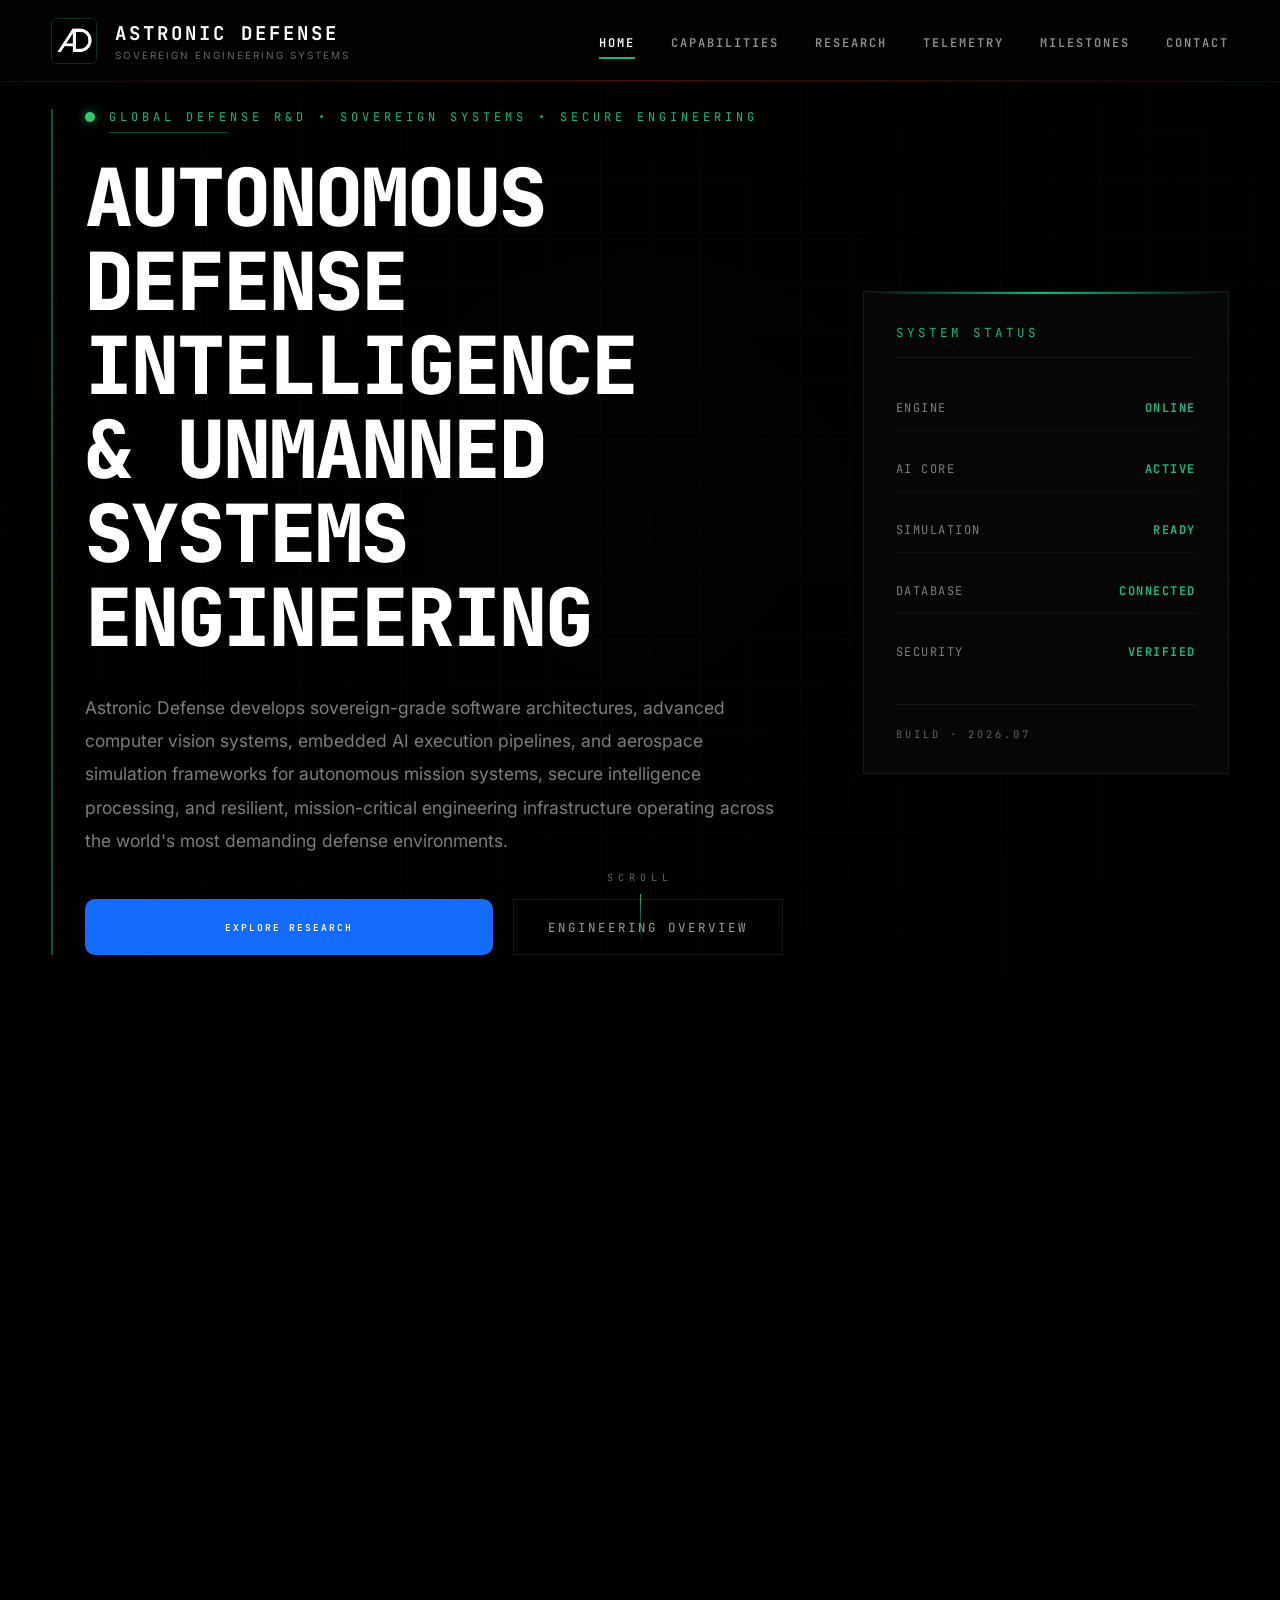
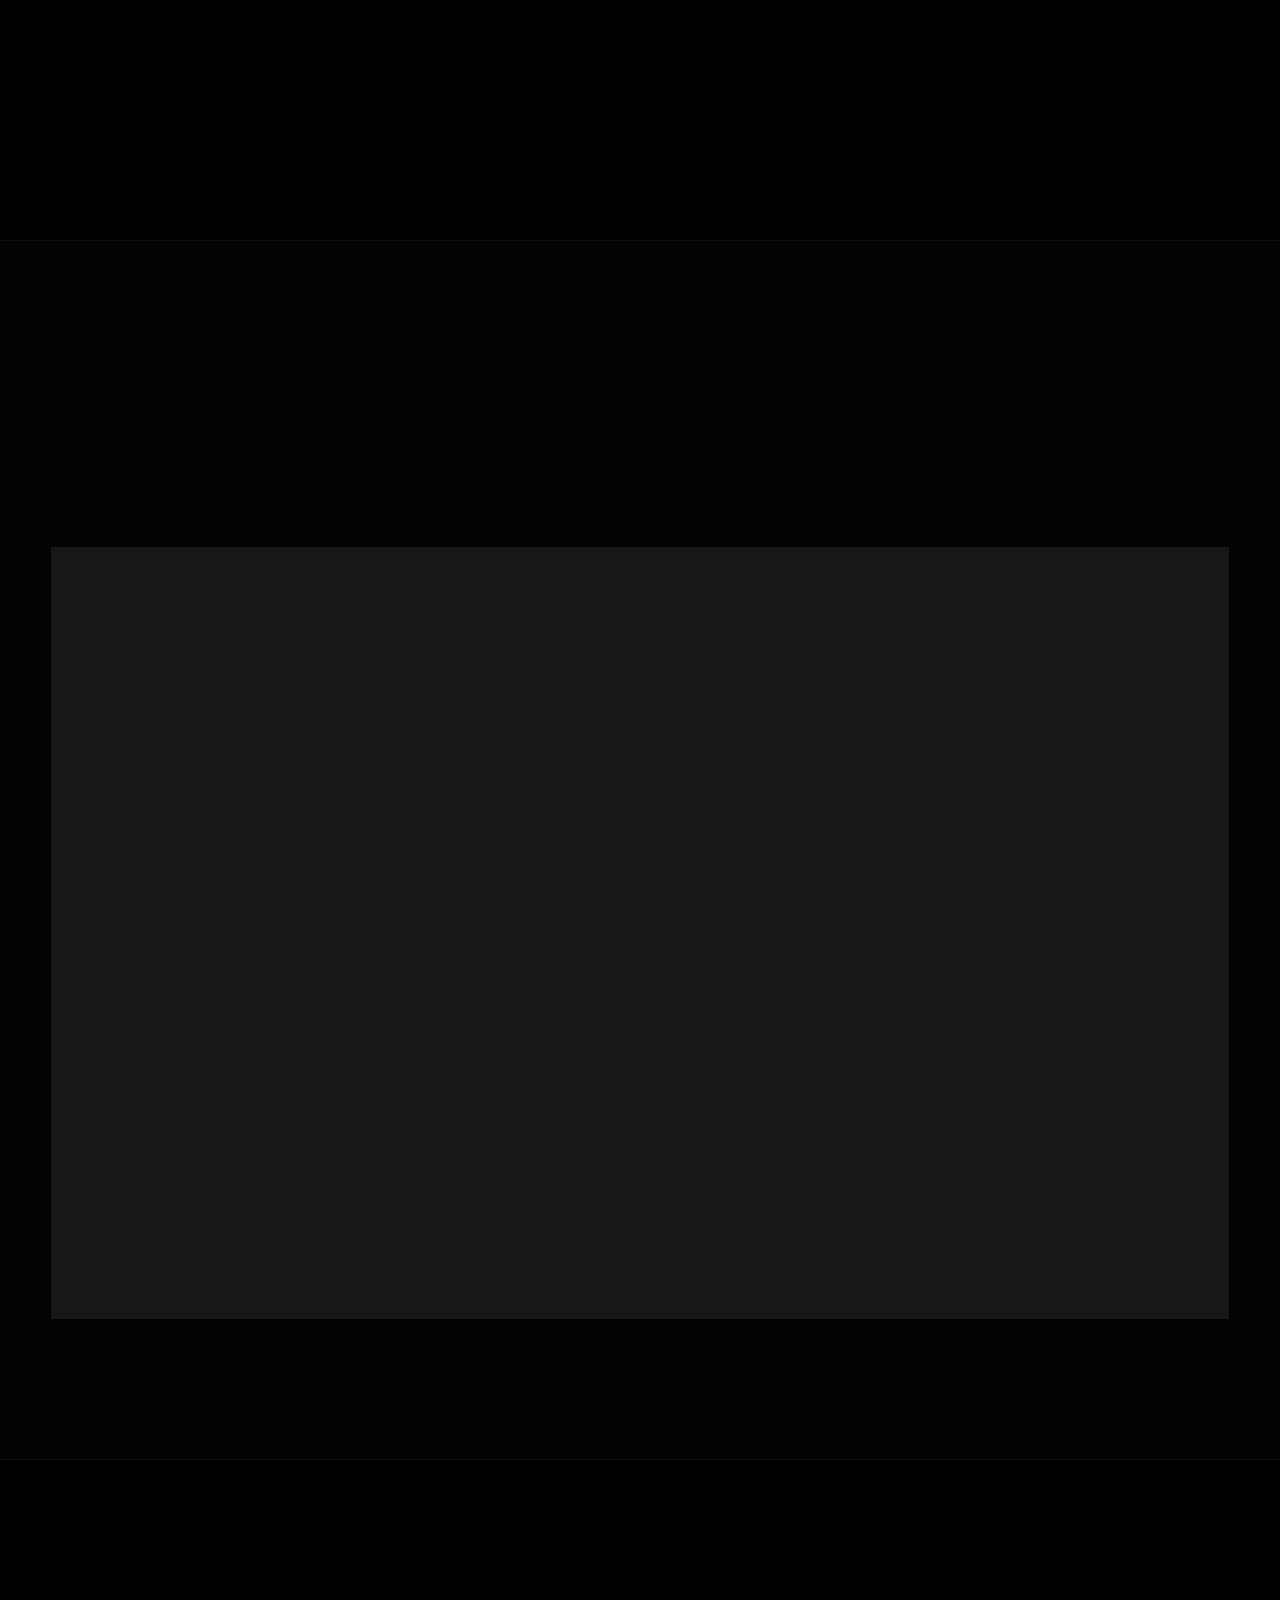
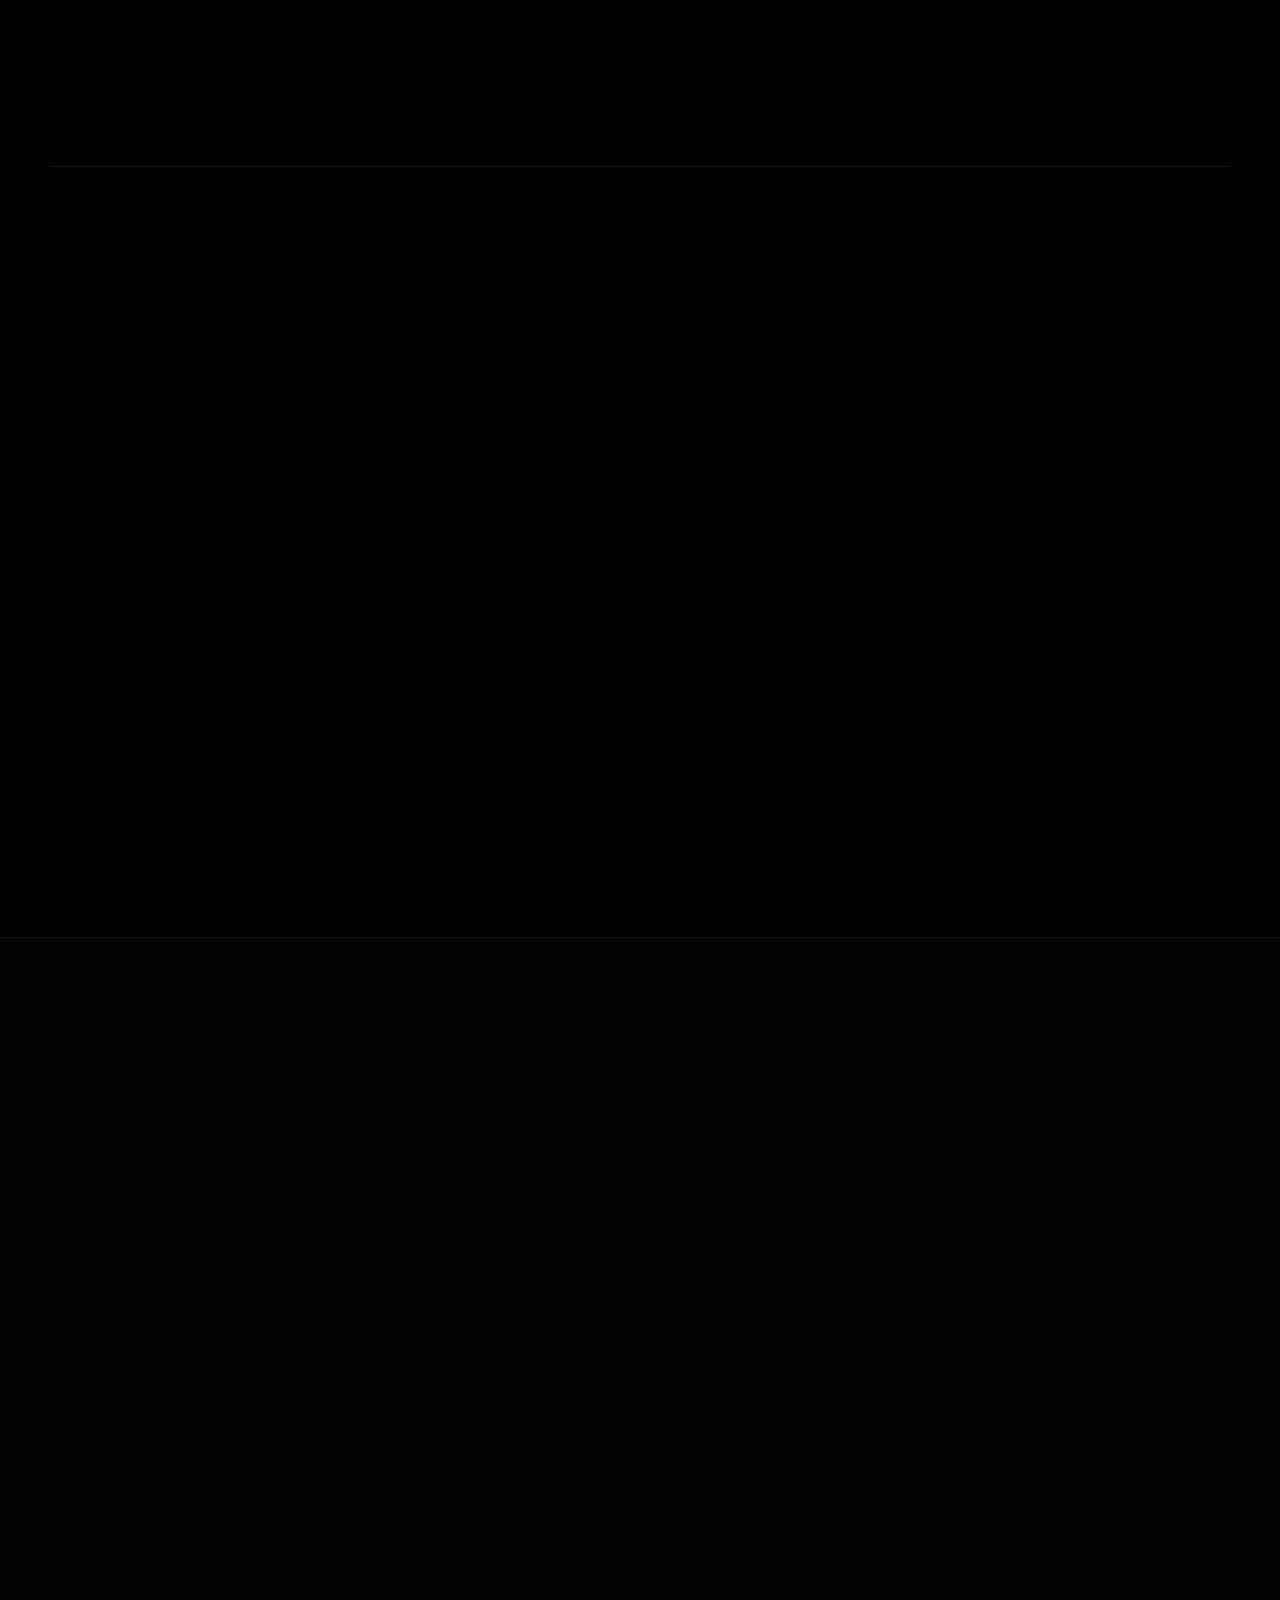
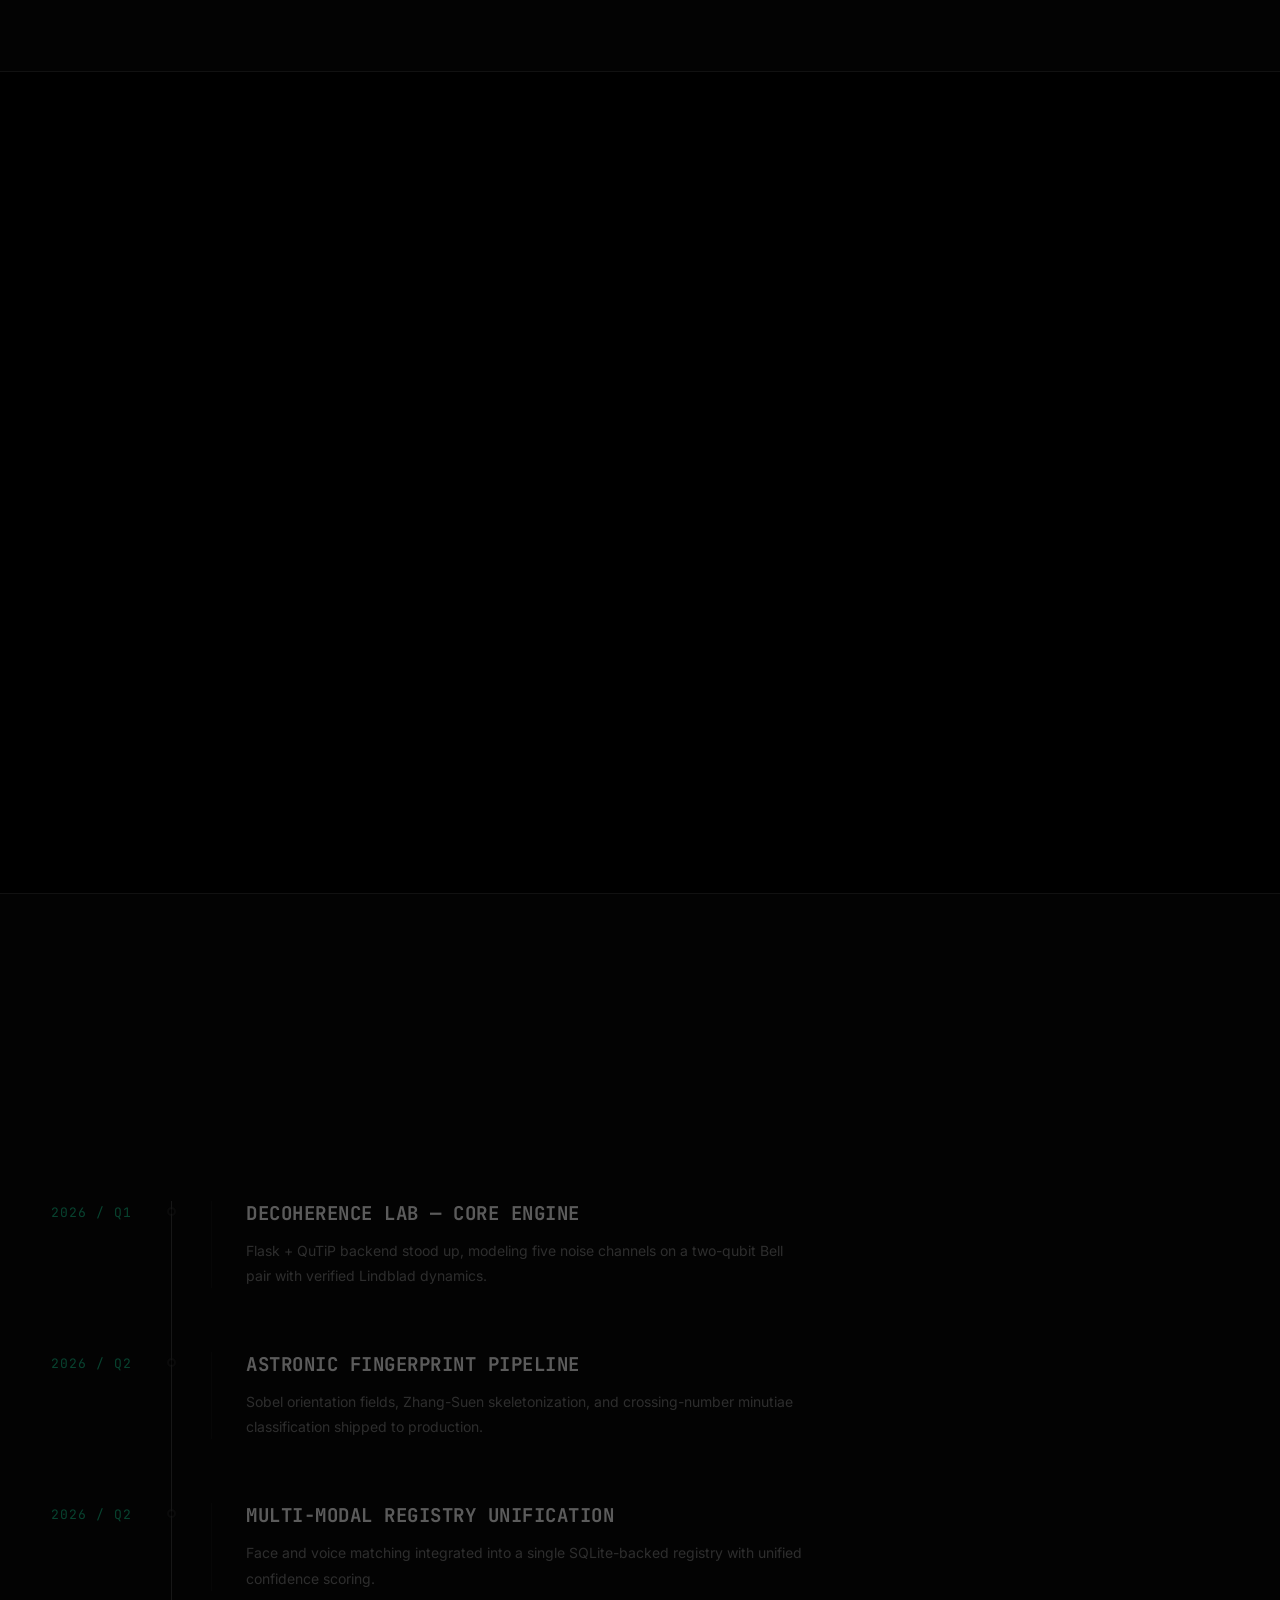
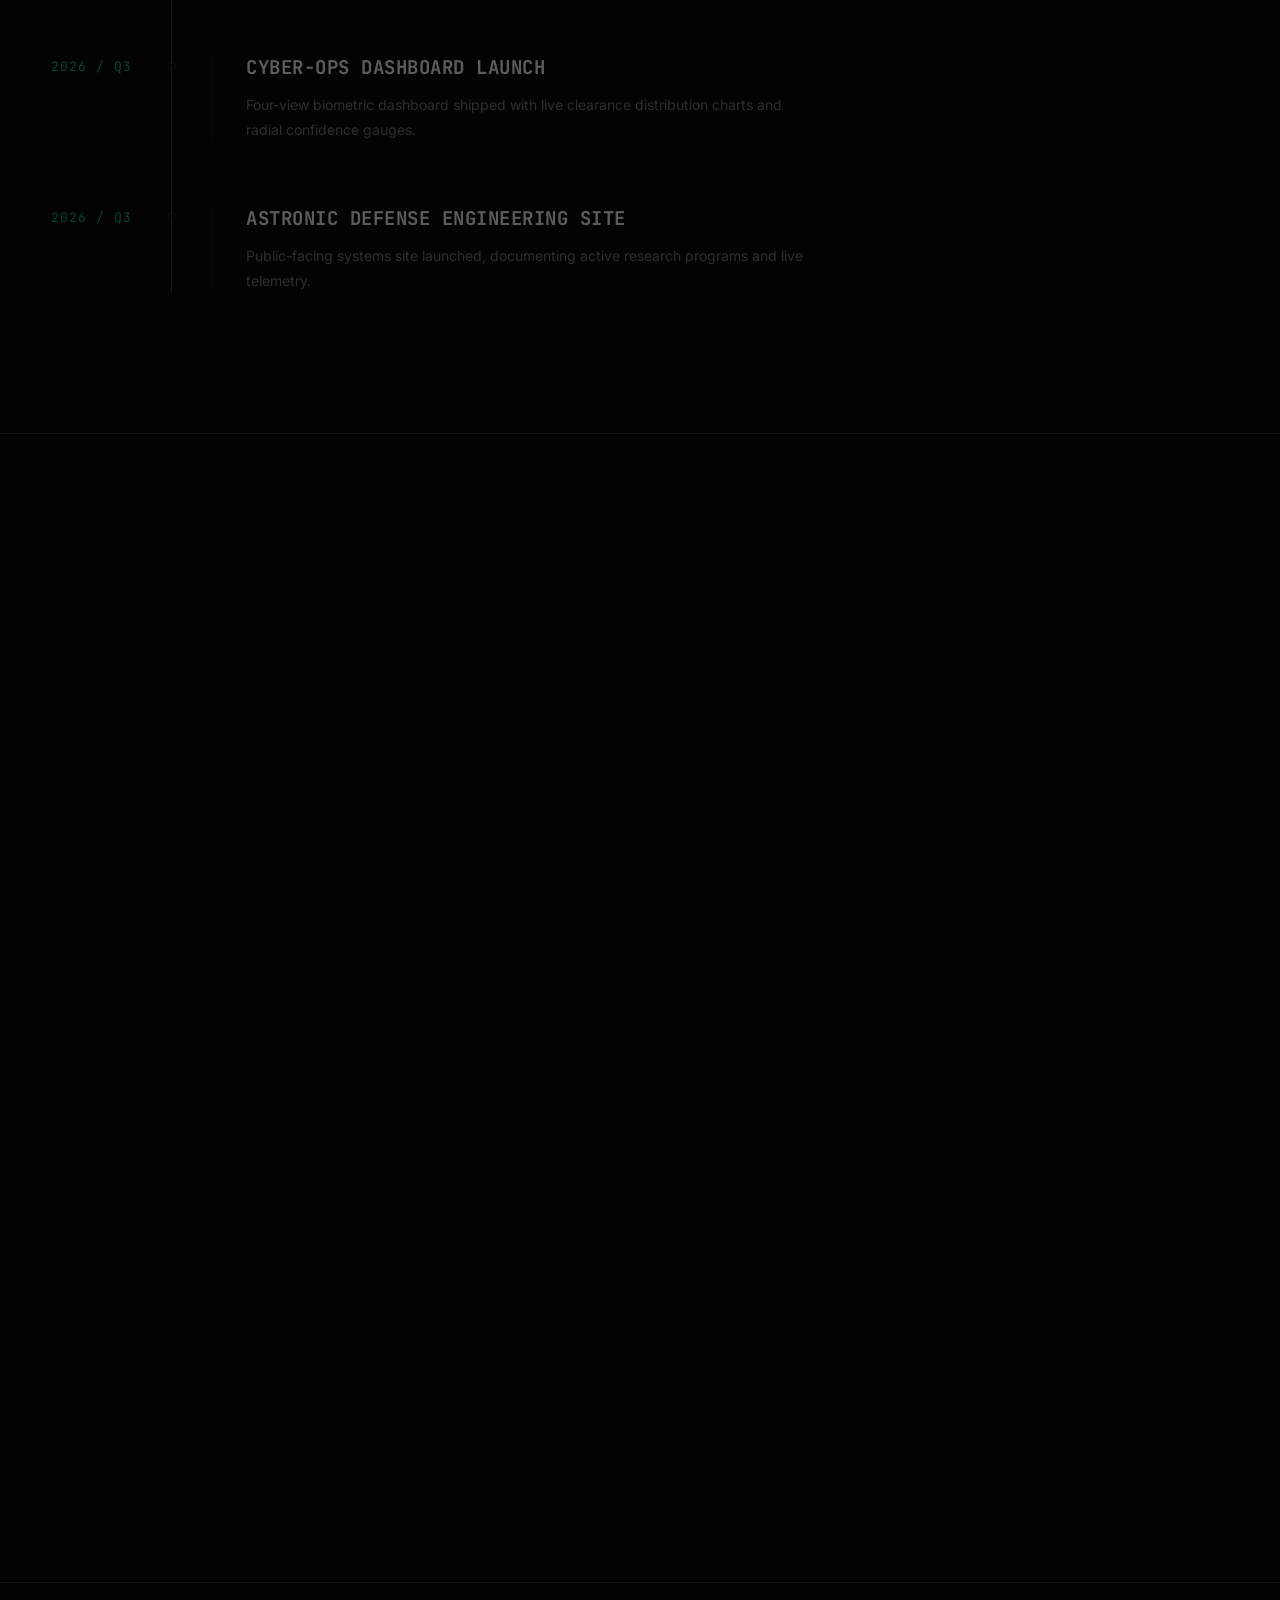
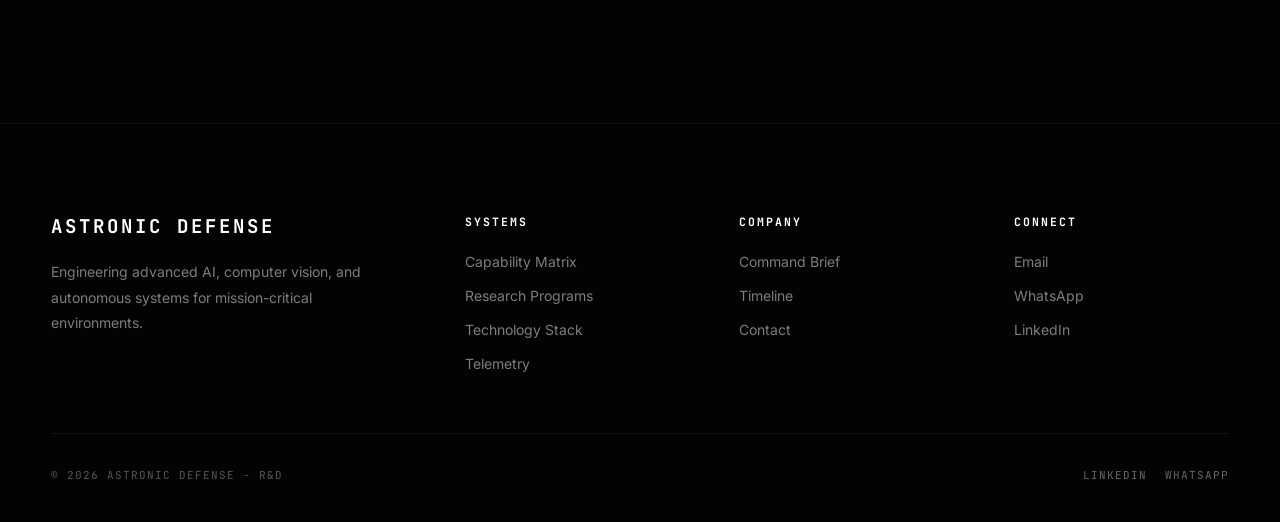
==== public/index.html @ 48258219 "Update" ====
<!DOCTYPE html>
<html lang="en">

<head>
        <meta charset="UTF-8">
        <meta name="viewport" content="width=device-width, initial-scale=1.0">

        <!-- CORE SEO METADATA PARAMETERS -->
        <title>Astronic Defense | Sovereign Engineering Systems</title>
        <meta name="description" content="Astronic Defense engineers advanced sovereign software architectures, high-concurrency biometric registries, and embedded AI pipelines for defense organizations.">
        <meta name="keywords" content="Astronic Defense, Sovereign Systems, Defense R&D, Biometric Registry, Tactical Simulation Software, Air-Gapped Infrastructure India">
        <meta name="author" content="Akhilesh Pant">
        <meta name="robots" content="index, follow">
        <meta name="theme-color" content="#000000">

        <!-- OPEN GRAPH PROTOCOLS (FOR LINK PREVIEWS ON WHATSAPP/LINKEDIN) -->
        <meta property="og:type" content="website">
        <meta property="og:title" content="Astronic Defense | Sovereign Engineering Systems">
        <meta property="og:description" content="Sovereign software architectures, embedded AI pipelines, and air-gapped forensic solutions built for mission-critical deployments.">
        <meta property="og:image" content="logo.jpeg">
        <meta property="og:image:type" content="image/jpeg">

        <!-- =======================================================
            PERMANENT `.JPEG` LOGO MATRIX SETUP (FOR GOOGLE & BROWSER TAB)
        ======================================================== -->
        <link rel="icon" type="image/jpeg" href="logo.jpeg">
        <link rel="apple-touch-icon" href="logo.jpeg">
        <link rel="shortcut icon" type="image/jpeg" href="logo.jpeg">

        <!-- =======================================================
            GOOGLE STRUCTURED CORE SCHEMA LOGIC (STRUCTURAL SEO ENGINE)
        ======================================================== -->
        <script type="application/ld+json">
        {
          "@context": "https://schema.org",
          "@type": "GovernmentService",
          "name": "Astronic Defense",
          "alternateName": "Astronic Defense Systems R&D",
          "description": "Sovereign software architectures and high-concurrency biometric systems designed for mission-critical installations.",
          "provider": {
            "@type": "Organization",
            "name": "Astronic Defense",
            "logo": {
              "@type": "ImageObject",
              "url": "logo.jpeg"
            }
          },
          "serviceOperator": {
            "@type": "Organization",
            "name": "Astronic Defense"
          }
        }
        </script>

        <!-- Google Fonts -->
        <link rel="preconnect" href="https://fonts.googleapis.com">
        <link rel="preconnect" href="https://fonts.gstatic.com" crossorigin>
        <link href="https://fonts.googleapis.com/css2?family=Inter:wght@300;400;500;600;700;800;900&family=JetBrains+Mono:wght@400;500;700&display=swap" rel="stylesheet">

        <!-- Styles -->
        <link rel="stylesheet" href="style.css">
    </head>

    <body>

        <!-- =====================================================
            HEADER
    ====================================================== -->

        <header>

            <nav>

                <div class="nav-container">

                    <!-- ======================
                        LOGO
                ======================= -->

                    <a href="#" class="logo">

                        <img
                            src="logo.jpeg"
                            alt="Astronic Defense Logo">

                        <div class="logo-content">

                            <span class="logo-title">

                                Astronic Defense

                            </span>

                            <span class="logo-subtitle">

                                Sovereign Engineering Systems

                            </span>

                        </div>

                    </a>

                    <!-- ======================
                     NAVIGATION
                ======================= -->

                    <ul class="nav-links">

                        <li><a href="#aerospace-core"
                                class="active">Home</a></li>

                        <li><a href="#capabilities">Capabilities</a></li>

                        <li><a href="#research">Research</a></li>

                        <li><a href="#telemetry">Telemetry</a></li>

                        <li><a href="#milestones">Milestones</a></li>

                    <!-- <li><a href="#partners">Partners</a></li>-->     

                        <li><a href="#contact">Contact</a></li>

                    </ul>

                    <!-- Mobile Button -->

                    <button
                        class="menu-button"
                        aria-label="Open Navigation"
                        aria-expanded="false">

                        <span></span>
                        <span></span>
                        <span></span>

                    </button>

                </div>

            </nav>

        </header>

        <!-- =====================================================
                MAIN
    ====================================================== -->

        <main>

            <!-- =====================================================
                    HERO SECTION
        ====================================================== -->

            <section id="aerospace-core">

                <!-- Canvas -->

                <canvas id="droneRadarCanvas"></canvas>

                <!-- Overlay -->

                <div class="hero-overlay"></div>

                <!-- Grid -->

                <div class="hero-container">

                    <!-- Left -->

                    <div class="hero-content">

                        <div class="hero-meta">

                            <span class="status-dot"></span>

                            <span>

                                GLOBAL DEFENSE R&D • SOVEREIGN SYSTEMS • SECURE
                                ENGINEERING

                            </span>

                        </div>

                        <h1>

                            Autonomous Defense Intelligence

                            <br>

                            & Unmanned Systems Engineering

                        </h1>

                        <p>

                            Astronic Defense develops sovereign-grade software
                            architectures, advanced computer vision systems,
                            embedded AI execution pipelines, and aerospace
                            simulation frameworks for autonomous mission
                            systems, secure intelligence processing, and
                            resilient, mission-critical engineering
                            infrastructure operating across the world's most
                            demanding defense environments.

                        </p>

                        <div class="hero-actions">

                            <a href="#research" class="primary-btn">

                                Explore Research

                            </a>

                            <a href="#capabilities" class="secondary-btn">

                                Engineering Overview

                            </a>

                        </div>

                    </div>

                    <!-- Right -->

                    <aside class="hero-panel">

                        <div class="panel-header">

                            SYSTEM STATUS

                        </div>

                        <div class="panel-body">

                            <div class="panel-row">

                                <span>ENGINE</span>

                                <span class="green">

                                    ONLINE

                                </span>

                            </div>

                            <div class="panel-row">

                                <span>AI CORE</span>

                                <span class="green">

                                    ACTIVE

                                </span>

                            </div>

                            <div class="panel-row">

                                <span>SIMULATION</span>

                                <span class="green">

                                    READY

                                </span>

                            </div>

                            <div class="panel-row">

                              <span>DATABASE</span>

                                <span class="green">

                                    CONNECTED

                                </span>

                            </div>

                            <div class="panel-row">

                                <span>SECURITY</span>

                                <span class="green">

                                    VERIFIED

                                </span>

                            </div>

                        </div>

                        <div class="panel-footer">

                            BUILD · 2026.07

                        </div>

                    </aside>

                </div>

                <!-- Scroll Indicator -->

                <div class="scroll-indicator">

                    <span>

                        SCROLL

                    </span>

                </div>

            </section>

            <!-- =====================================================
                FOUNDER COMMAND BRIEF
        ====================================================== -->

            <section id="founder-brief" class="section">

                <div class="container">

                    <div class="founder-portrait" data-reveal>

                        <img src="founder.jpeg"
                            alt="Founder of Astronic Defense">

                        <div class="founder-tag">

                            <h1>AKHILESH PANT</h1>
                            <span>Founder, CEO & Chief Systems Architect
                                @Astronic Defense | Engineering AI-Driven
                                Defense Software & Tactical Equipment
                                (R&D)</span>

                        </div>

                    </div>

                    <div class="founder-content">

                        <div class="section-eyebrow" data-reveal>

                            COMMAND BRIEF

                        </div>

                        <p class="founder-quote" data-reveal
                            data-reveal-delay="80">

                            "We build systems the way engineers build aircraft —
                            every subsystem tested in isolation, then trusted in
                            production because it has to be."

                        </p>

                        <p class="founder-bio" data-reveal
                            data-reveal-delay="140">

                            Astronic Defense was founded on a simple premise:
                            defense-grade software should be held to the same
                            rigor as the hardware it flies alongside. Our
                            engineering practice spans multi-modal biometric
                            identification, quantum decoherence simulation, and
                            autonomous aerospace intelligence — each system
                            designed, verified, and hardened from first
                            principles.

                        </p>

                        <!-- <div class="founder-meta-grid" data-reveal
                            data-reveal-delay="200">

                            <div class="founder-meta-cell">

                                <span class="meta-label">Systems Shipped</span>

                                <span class="meta-value"
                                    data-count-to="14"></span>

                            </div>

                         

                            <div class="founder-meta-cell">

                                <span class="meta-label">Uptime SLA</span>

                                <span class="meta-value" data-count-to="99.9"
                                    data-count-decimals="1"
                                    data-count-suffix="%">0%</span>

                            </div>

                        </div>-->

                    </div>

                </div>

            </section>

            <!-- =====================================================
                DEFENSE CAPABILITY MATRIX
        ====================================================== -->

            <section id="capabilities" class="section section-alt">

                <div class="container">

                    <div class="section-head" data-reveal>

                        <div>

                            <div class="section-eyebrow">CAPABILITY MATRIX</div>

                            <h2 class="section-title">Engineering Domains</h2>

                        </div>

                        <!--<p class="section-desc">

                            Six disciplines, one engineering standard. Every
                            capability below is production-deployed, not a
                            slide-deck promise.

                        </p>-->

                    </div>

                    <div class="capability-grid">

                        <article class="capability-card" data-reveal>

                            <!--<span class="capability-index">01 // CV</span>-->

                            <div class="capability-icon">

                                <svg viewBox="0 0 48 48"><circle cx="24" cy="24"
                                        r="8" /><path
                                        d="M4 24C4 24 12 10 24 10C36 10 44 24 44 24C44 24 36 38 24 38C12 38 4 24 4 24Z" /></svg>

                            </div>

                            <h3>Computer Vision</h3>

                            <p>

                                Classical and learned pipelines for minutiae
                                extraction, facial embedding comparison, and
                                real-time optical tracking under constrained
                                compute.

                            </p>

                            <div class="capability-tags">

                                <span>OpenCV</span>
                                <span>DeepFace</span>
                                <span>Facenet512</span>

                            </div>

                        </article>

                        <article class="capability-card" data-reveal
                            data-reveal-delay="60">

                            <!--<span class="capability-index">02 // BIO</span>-->

                            <div class="capability-icon">

                                <svg viewBox="0 0 48 48"><path
                                        d="M24 6C15 6 10 14 10 22C10 34 24 42 24 42C24 42 38 34 38 22C38 14 33 6 24 6Z" /><path
                                        d="M24 16V30M17 23H31" /></svg>

                            </div>

                            <h3>Biometric Systems</h3>

                            <p>

                                Multi-modal identity verification combining
                                fingerprint, face, and voice matching into a
                                unified confidence-scored registry.

                            </p>

                            <div class="capability-tags">

                                <span>Minutiae</span>
                                <span>MFCC+DTW</span>
                                <span>SQLite</span>

                            </div>

                        </article>

                        <article class="capability-card" data-reveal
                            data-reveal-delay="120">

                            <!--<span class="capability-index">03 // AI</span>-->

                            <div class="capability-icon">

                                <svg viewBox="0 0 48 48"><rect x="14" y="14"
                                        width="20" height="20" rx="2" /><path
                                        d="M24 4V14M24 34V44M4 24H14M34 24H44M10 10L16 16M38 10L32 16M10 38L16 32M38 38L32 32" /></svg>

                            </div>

                            <h3>Applied AI Research</h3>

                            <p>

                                Threaded inference pipelines, embedding models,
                                and decision systems engineered for
                                low-latency, high-confidence deployment.

                            </p>

                            <div class="capability-tags">

                                <span>PyTorch</span>
                                <span>Threadpool</span>
                                <span>ONNX</span>

                            </div>

                        </article>

                        <article class="capability-card" data-reveal>

                            <!--<span class="capability-index">04 // AERO</span>-->

                            <div class="capability-icon">

                                <svg class="w-8 h-8 text-emerald-500 mb-6"
                                    viewBox="0 0 24 24" fill="none"
                                    stroke="currentColor" stroke-width="1.5"
                                    stroke-linecap="round"
                                    stroke-linejoin="round">
                                    <circle cx="12" cy="12" r="9"
                                        stroke-dasharray="4 3" opacity="0.4" />
                                    <circle cx="12" cy="12" r="3" />
                                    <line x1="12" y1="1" x2="12" y2="5" />
                                    <line x1="12" y1="19" x2="12" y2="23" />
                                    <line x1="1" y1="12" x2="5" y2="12" />
                                    <line x1="19" y1="12" x2="23" y2="12" />
                                </svg>

                            </div>

                            <h3
                                class="text-lg font-bold font-mono text-white mb-4 uppercase tracking-wide">
                                Autonomous Military-Grade Drones & Tactical
                                Aircraft
                            </h3>
                            <p
                                class="text-sm text-[#999999] leading-relaxed mb-6 font-mono">
                                Developing real-time tactical simulation
                                architectures, high-concurrency drone telemetry
                                pipelines, and localized sensor-fusion logic to
                                execute autonomous unmanned platform navigation
                                in GPS-denied environments.
                            </p>

                            <div class="capability-tags">

                                <span>Simulation</span>
                                <span>Sensor Fusion</span>
                                <span>Telemetry</span>

                            </div>

                        </article>

                        <article class="capability-card" data-reveal
                            data-reveal-delay="60">

                            <!--<span class="capability-index">05 // QC</span>-->

                            <div class="capability-icon">

                                <svg viewBox="0 0 48 48"><ellipse cx="24"
                                        cy="24" rx="20" ry="8" /><ellipse
                                        cx="24" cy="24" rx="8" ry="20" /><circle
                                        cx="24" cy="24" r="3" /></svg>

                            </div>

                            <h3>Quantum Simulation</h3>

                            <p>

                                Lindblad master equation solvers modeling
                                decoherence channels across multi-qubit
                                systems, verified against analytical results.

                            </p>

                            <div class="capability-tags">

                                <span>QuTiP</span>
                                <span>Lindblad</span>
                                <span>Bloch Sphere</span>

                            </div>

                        </article>

                        <article class="capability-card" data-reveal
                            data-reveal-delay="120">

                            <!--<span class="capability-index">06 // SEC</span>-->

                            <div class="capability-icon">

                                <svg viewBox="0 0 48 48"><path
                                        d="M24 4L40 11V22C40 33 33 41 24 44C15 41 8 33 8 22V11L24 4Z" /><path
                                        d="M18 24L22 28L31 18" /></svg>

                            </div>

                            <h3>Air-Gapped Sovereign Infrastructur</h3>

                            <p>

                                Engineering immutable cryptographically secured
                                hardware nodes, 100% offline non-root
                                environments, and local data isolation enclaves
                                designed for zero-internet tactical networks and
                                high-clearance command vaults.

                            </p>

                            <div class="capability-tags">

                                <span>Docker</span>
                                <span>Non-root</span>
                                <span>aiofiles</span>

                            </div>

                        </article>

                    </div>

                </div>

            </section>

            <!-- =====================================================
                RESEARCH PROGRAMS
        ====================================================== -->

            <section id="research" class="section">

                <div class="container">

                    <div class="section-head" data-reveal>

                        <div>

                            <div class="section-eyebrow">ACTIVE PROGRAMS</div>

                            <h2 class="section-title">Research Programs</h2>

                        </div>

                    </div>

                    <div class="research-list">

                        <div class="research-item" data-reveal>
                            <a href="https://forensics.astronicdefense.com">
                                <span class="research-id">RP-01</span></a>

                            <div class="research-info">
                                <a href="https://forensics.astronicdefense.com">
                                    <h3>ASTRONIC Biometric Registry</h3></a>

                                <a href="https://forensics.astronicdefense.com">
                                    <p>

                                        Multi-modal identification engine
                                        unifying
                                        fingerprint, face, and voice matching
                                        behind a single FastAPI service and
                                        cyber-ops dashboard.

                                    </p> </a>

                            </div>
                            <a href="https://forensics.astronicdefense.com">
                                <span class="research-domain">Computer
                                    Vision</span></a>
                            <a href="https://forensics.astronicdefense.com">
                                <span class="research-status"
                                    data-status="active">Active</span></a>

                        </div>

                        <div class="research-item" data-reveal
                            data-reveal-delay="60">
                            <a href="https://quantum.astronicdefense.com/">
                                <span class="research-id">RP-02</span></a>

                            <div class="research-info">
                                <a href="https://quantum.astronicdefense.com/">
                                    <h3>Decoherence Lab</h3> </a>
                                <a href="https://quantum.astronicdefense.com/">
                                    <p>

                                        Two-qubit Bell pair simulator modeling
                                        five noise channels with a QuTiP backend
                                        and a JavaScript Lindblad-equation
                                        frontend engine.

                                    </p> </a>

                            </div>
                            <a href="https://quantum.astronicdefense.com/">
                                <span class="research-domain">Quantum
                                    Systems</span> </a>

                            <a href="https://quantum.astronicdefense.com/">
                                <span class="research-status"
                                    data-status="active">Active</span></a>

                        </div>

                        <div class="research-item" data-reveal
                            data-reveal-delay="120">

                          
                                <span class="research-id">RP-03</span>
                            </a>

                            <div class="research-info">

                                <h3>Unmanned Navigation Telemetry Matrix</h3>

                                <p>

                                    Advanced kinematic sensor-fusion
                                    architecture and coordinate mapping arrays
                                    executing mathematical positioning
                                    computations for localized tactical assets
                                    traversing electronic warfare (EW) and
                                    high-attenuation signal blocks.

                                </p>

                            </div>

                                <span class="research-domain">Aerospace</span>
                       

                            <span class="research-status"
                                data-status="prototype">Prototype</span>

                        </div>

                        <div class="research-item" data-reveal
                            data-reveal-delay="180">

                            <span class="research-id">RP-04</span>

                            <div class="research-info">

                                <h3>Cryptographic Biometric Provenance Ledger</h3>

                                <p>

                                    Air-gapped verification chain-of-custody infrastructure framework executing decentralized cryptographic proofs to secure identity profiles and forensic assets across internal sovereign registries
                                </p>

                            </div>

                            <span
                                class="research-domain">Infrastructure</span>

                            <span class="research-status"
                                data-status="classified">Restricted</span>

                        </div>

                    </div>

                </div>

            </section>

            <!-- =====================================================
                TECHNOLOGY STACK
        ====================================================== -->

            <section id="stack" class="section section-alt">

                <div class="container">

                    <div class="section-head" data-reveal>

                        <div>

                            <div class="section-eyebrow">SYSTEM
                                COMPOSITION</div>

                            <h2 class="section-title">Technology Stack</h2>

                        </div>


                    </div>

                    <div class="stack-groups">

                        <div class="stack-group" data-reveal>

                            <h4>Backend</h4>

                            <ul>

                                <li>FastAPI <span>ASGI</span></li>
                                <li>Flask <span>WSGI</span></li>
                                <li>Python 3.11 <span>Runtime</span></li>
                                <li>SQLite <span>Registry</span></li>
                                <li>aiofiles <span>I/O</span></li>

                            </ul>

                        </div>

                        <div class="stack-group" data-reveal
                            data-reveal-delay="60">

                            <h4>AI / CV</h4>

                            <ul>

                                <li>DeepFace <span>Facenet512</span></li>
                                <li>OpenCV <span>Minutiae</span></li>
                                <li>QuTiP <span>Lindblad</span></li>
                                <li>NumPy <span>Numerics</span></li>
                                <li>MFCC+DTW <span>Voice</span></li>

                            </ul>

                        </div>

                        <div class="stack-group" data-reveal
                            data-reveal-delay="120">

                            <h4>Frontend</h4>

                            <ul>

                                <li>Vanilla JS <span>ES2022</span></li>
                                <li>Chart.js <span>Telemetry</span></li>
                                <li>Plotly <span>3D Bloch</span></li>
                                <li>Canvas API <span>Rendering</span></li>
                                <li>CSS Grid <span>Layout</span></li>

                            </ul>

                        </div>

                        <div class="stack-group" data-reveal
                            data-reveal-delay="180">

                            <h4>Infrastructure</h4>

                            <ul>

                                <li>Docker
                                    <span>python:3.11-slim</span></li>
                                <li>Hugging Face Spaces
                                    <span>Hosting</span></li>
                                <li>Non-root user
                                    <span>Container</span></li>
                                <li>Threadpool <span>CPU-bound</span></li>
                                <li>Git <span>Version Control</span></li>

                            </ul>

                        </div>

                    </div>

                </div>

            </section>

            <!-- =====================================================
                TELEMETRY DASHBOARD
        ====================================================== -->

            <section id="telemetry" class="section">

                <div class="container">

                    <div class="section-head" data-reveal>

                        <div>

                            <div class="section-eyebrow">LIVE SYSTEM
                                METRICS</div>

                            <h2 class="section-title">Telemetry
                                Dashboard</h2>

                        </div>

                        

                    </div>

                    <div class="telemetry-grid" data-reveal>

                        <div class="telemetry-card">

                            <div class="telemetry-card-head">

                                <span class="telemetry-label">Inference
                                    Confidence</span>

                                <span class="telemetry-value">92<span
                                        class="telemetry-unit">%</span></span>

                            </div>

                            <div class="telemetry-canvas-wrap">

                                <canvas id="chartInference"></canvas>

                            </div>

                        </div>

                        <div class="telemetry-card">

                            <div class="telemetry-card-head">

                                <span class="telemetry-label">Response
                                    Latency</span>

                                <span class="telemetry-value">12<span
                                        class="telemetry-unit">ms</span></span>

                            </div>

                            <div class="telemetry-canvas-wrap">

                                <canvas id="chartLatency"></canvas>

                            </div>

                        </div>

                        <div class="telemetry-card">

                            <div class="telemetry-card-head">

                                <span class="telemetry-label">Inference
                                    Throughput</span>

                                <span class="telemetry-value">640<span
                                        class="telemetry-unit">req/s</span></span>

                            </div>

                            <div class="telemetry-canvas-wrap">

                                <canvas id="chartThroughput"></canvas>

                            </div>

                        </div>

                    </div>

                    <div class="telemetry-gauges" data-reveal
                        data-reveal-delay="80">

                        <div class="gauge-card" data-gauge-value="94">

                            <div class="gauge-text-wrap">

                                <svg class="gauge-svg" viewBox="0 0 96 96">

                                    <circle class="gauge-track" cx="48"
                                        cy="48"
                                        r="42" />
                                    <circle class="gauge-value-ring" cx="48"
                                        cy="48" r="42" />

                                </svg>

                                <span class="gauge-value-label">85%</span>

                            </div>

                            <div class="gauge-meta">

                                <h4>Face Match</h4>
                                <p>Facenet512 Cosine</p>

                            </div>

                        </div>

                        <div class="gauge-card" data-gauge-value="87">

                            <div class="gauge-text-wrap">

                                <svg class="gauge-svg" viewBox="0 0 96 96">

                                    <circle class="gauge-track" cx="48"
                                        cy="48"
                                        r="42" />
                                    <circle class="gauge-value-ring" cx="48"
                                        cy="48" r="42" />

                                </svg>

                                <span class="gauge-value-label">98%</span>

                            </div>

                            <div class="gauge-meta">

                                <h4>Fingerprint Match</h4>
                                <p>Minutiae Tolerance</p>

                            </div>

                        </div>

                        <div class="gauge-card" data-tone="crimson"
                            data-gauge-value="76">

                            <div class="gauge-text-wrap">

                                <svg class="gauge-svg" viewBox="0 0 96 96">

                                    <circle class="gauge-track" cx="48"
                                        cy="48"
                                        r="42" />
                                    <circle class="gauge-value-ring" cx="48"
                                        cy="48" r="42" />

                                </svg>

                                <span class="gauge-value-label">68%</span>

                            </div>

                            <div class="gauge-meta">

                                <h4>Voice Match</h4>
                                <p>MFCC + DTW Score</p>

                            </div>

                        </div>

                    </div>

                </div>

            </section>

            <!-- =====================================================
                OPERATIONAL TIMELINE
        ====================================================== -->

            <section id="milestones" class="section section-alt">

                <div class="container">

                    <div class="section-head" data-reveal>

                        <div>

                            <div class="section-eyebrow">BUILD LOG</div>

                            <h2 class="section-title">Operational
                                Timeline</h2>

                        </div>

                       

                    </div>

                    <div class="timeline">

                        <div class="timeline-item">

                            <span class="timeline-date">2026 / Q1</span>

                            <span class="timeline-node"></span>

                            <div class="timeline-content">

                                <h3>Decoherence Lab — Core Engine</h3>

                                <p>

                                    Flask + QuTiP backend stood up, modeling
                                    five noise channels on a two-qubit Bell
                                    pair with verified Lindblad dynamics.

                                </p>

                            </div>

                        </div>

                        <div class="timeline-item">

                            <span class="timeline-date">2026 / Q2</span>

                            <span class="timeline-node"></span>

                            <div class="timeline-content">

                                <h3>ASTRONIC Fingerprint Pipeline</h3>

                                <p>

                                    Sobel orientation fields, Zhang-Suen
                                    skeletonization, and crossing-number
                                    minutiae classification shipped to
                                    production.

                                </p>

                            </div>

                        </div>

                        <div class="timeline-item">

                            <span class="timeline-date">2026 / Q2</span>

                            <span class="timeline-node"></span>

                            <div class="timeline-content">

                                <h3>Multi-Modal Registry Unification</h3>

                                <p>

                                    Face and voice matching integrated into
                                    a
                                    single SQLite-backed registry with
                                    unified
                                    confidence scoring.

                                </p>

                            </div>

                        </div>

                        <div class="timeline-item">

                            <span class="timeline-date">2026 / Q3</span>

                            <span class="timeline-node"></span>

                            <div class="timeline-content">

                                <h3>Cyber-Ops Dashboard Launch</h3>

                                <p>

                                    Four-view biometric dashboard shipped
                                    with
                                    live clearance distribution charts and
                                    radial confidence gauges.

                                </p>

                            </div>

                        </div>

                        <div class="timeline-item">

                            <span class="timeline-date">2026 / Q3</span>

                            <span class="timeline-node"></span>

                            <div class="timeline-content">

                                <h3>Astronic Defense Engineering Site</h3>

                                <p>

                                    Public-facing systems site launched,
                                    documenting active research programs and
                                    live telemetry.

                                </p>

                            </div>

                        </div>

                    </div>

                </div>

            </section>

            <!-- =====================================================
                STRATEGIC PARTNERS

                            <section id="partners" class="section">

                <div class="container">

                    <div class="section-head" data-reveal>

                        <div>

                            <div class="section-eyebrow">NETWORK</div>

                            <h2 class="section-title">Strategic
                                Partners</h2>

                        </div>


                    </div>

                    <div class="partners-grid" data-reveal>

                        <div class="partner-cell"><span>Hugging
                                Face</span></div>
                        <div class="partner-cell"><span>Docker</span></div>
                        <div class="partner-cell"><span>FastAPI</span></div>
                        <div class="partner-cell"><span>QuTiP</span></div>
                        <div class="partner-cell"><span>PyTorch</span></div>
                        <div class="partner-cell"><span>OpenCV</span></div>
                        <div class="partner-cell"><span>Plotly</span></div>
                        <div
                            class="partner-cell"><span>Chart.js</span></div>
                        <div class="partner-cell"><span>SQLite</span></div>
                        <div class="partner-cell"><span>GitHub</span></div>

                    </div>

                </div>

            </section>
        ====================================================== -->



            <!-- =====================================================
                CONTACT
        ====================================================== -->

            <section id="contact" class="section section-alt">

                <!-- =====================================================
    MISSION COMMUNICATION TERMINAL
====================================================== -->

<section id="contact" class="section section-alt contact-terminal">

    <div class="container">

        <!-- Heading -->

        <div class="section-head" data-reveal>

            <div>

                <div class="section-eyebrow">
                    MISSION COMMUNICATION TERMINAL
                </div>

                <h2 class="section-title">
                    Open a Secure Communication Channel
                </h2>

            </div>

            <p class="section-desc">

                Establish direct communication with Astronic Defense for
                strategic partnerships, research collaboration,
                engineering consultation, or technology inquiries.

            </p>

        </div>

        <div class="terminal-wrapper">

            <!-- LEFT PANEL -->

            <div class="terminal-info" data-reveal>

                <div class="terminal-card">

                    <span class="terminal-badge">
                        SECURE CHANNEL
                    </span>

                    <h3>
                        Mission Communications
                    </h3>

                    <p>

                        Every inquiry is reviewed by our engineering team.
                        Provide as much project information as possible to
                        enable an efficient technical assessment.

                    </p>

                </div>

                <div class="contact-cards">

                    <!-- EMAIL -->

                    <a href="mailto:akhileshpant2004@gmail.com"
                        class="contact-card">

                        <div class="card-icon">

                            <svg viewBox="0 0 24 24">

                                <path
                                    d="M3 6h18v12H3zM3 7l9 7 9-7"
                                    fill="none"
                                    stroke="currentColor"
                                    stroke-width="2"
                                    stroke-linejoin="round"/>

                            </svg>

                        </div>

                        <div>

                            <span>Email</span>

                            <strong>

                                akhileshpant2004@gmail.com

                            </strong>

                        </div>

                    </a>

                    <!-- WHATSAPP -->

                    <a href="https://wa.me/918477802902"
                        target="_blank"
                        class="contact-card whatsapp-card">

                        <div class="card-icon">

                            <svg viewBox="0 0 32 32">

                                <path
                                    fill="currentColor"
                                    d="M16 3C8.8 3 3 8.7 3 15.8c0 2.5.7 4.9 2.1 7L3 29l6.4-2c2 .9 4.2 1.4 6.6 1.4 7.2 0 13-5.8 13-13S23.2 3 16 3z"/>

                            </svg>

                        </div>

                        <div>

                            <span>WhatsApp</span>

                            <strong>

                                +91 8477802902

                            </strong>

                        </div>

                    </a>

                </div>

                <div class="terminal-status">

                    <div class="status-dot"></div>

                    <span>

                        COMMUNICATION CHANNEL ONLINE

                    </span>

                </div>

            </div>

            <!-- RIGHT PANEL -->

            <form id="contactForm"
                class="mission-form"
                autocomplete="off"
                novalidate
                data-reveal>

                <div class="form-grid">

                    <div class="form-group">

                        <label>

                            Organization

                        </label>

                        <input
                            type="text"
                            id="organization"
                            placeholder="Organization Name">

                    </div>

                    <div class="form-group">

                        <label>

                            Representative

                        </label>

                        <input
                            type="text"
                            id="name"
                            placeholder="Full Name">

                    </div>

                    <div class="form-group">

                        <label>

                            Official Email

                        </label>

                        <input
                            type="email"
                            id="email"
                            placeholder="name@organization.com">

                    </div>

                    <div class="form-group">

                        <label>

                            Phone Number

                        </label>

                        <input
                            type="tel"
                            id="phone"
                            placeholder="+91 XXXXX XXXXX">

                    </div>

                    <div class="form-group">

                        <label>

                            Country

                        </label>

                        <input
                            type="text"
                            id="country"
                            placeholder="Country">

                    </div>

                    <div class="form-group">

                        <label>

                            Industry

                        </label>

                        <select id="industry">

                            <option value="">Select Industry</option>

                            <option>Defense</option>

                            <option>Aerospace</option>

                            <option>Government</option>

                            <option>Research Institute</option>

                            <option>Private Enterprise</option>

                            <option>Technology Company</option>

                            <option>Academic Institution</option>

                            <option>Other</option>

                        </select>

                    </div>

                    <div class="form-group">

                        <label>

                            Project Type

                        </label>

                        <select id="project">

                            <option value="">
                                Select Project
                            </option>

                            <option>
                                AI Systems
                            </option>

                            <option>
                                Computer Vision
                            </option>

                            <option>
                                Embedded Systems
                            </option>

                            <option>
                                Robotics
                            </option>

                            <option>
                                Cyber Security
                            </option>

                            <option>
                                Aerospace Simulation
                            </option>

                            <option>
                                Strategic Partnership
                            </option>

                            <option>
                                Research Collaboration
                            </option>

                        </select>

                    </div>

                    <div class="form-group">

                        <label>

                            Timeline

                        </label>

                        <select id="timeline">

                            <option>
                                Immediate
                            </option>

                            <option>
                                Within 1 Month
                            </option>

                            <option>
                                1–3 Months
                            </option>

                            <option>
                                3–6 Months
                            </option>

                            <option>
                                Long Term
                            </option>

                        </select>

                    </div>

                </div>

                <div class="form-group">

                    <label>

                        Project Overview

                    </label>

                    <textarea
                        id="message"
                        rows="7"
                        placeholder="Describe your project, technical requirements, collaboration objectives, expected deliverables, or engineering challenges..."></textarea>

                </div>

                <div class="button-row">

                    <button
                        type="button"
                        id="emailBtn"
                        class="primary-btn">

                        Send via Email

                    </button>

                    <button
                        type="button"
                        id="whatsappBtn"
                        class="primary-btn whatsapp-btn">

                        Continue on WhatsApp

                    </button>

                </div>

                <div class="form-footer">

                    <span class="status-indicator"></span>

                    <span id="statusText">

                        READY FOR TRANSMISSION

                    </span>

                </div>

            </form>

        </div>

    </div>

</section>

            </section>

        </main>

        <!-- =====================================================
            FOOTER
    ====================================================== -->

        <footer>

            <div class="container">

                <div class="footer-top">

                    <div class="footer-brand">

                        <span class="logo-title">Astronic Defense</span>

                        <p>

                            Engineering advanced AI, computer vision, and
                            autonomous systems for mission-critical
                            environments.

                        </p>

                    </div>

                    <div class="footer-col">

                        <h5>Systems</h5>

                        <ul>

                            <li><a href="#capabilities">Capability
                                    Matrix</a></li>
                            <li><a href="#research">Research
                                    Programs</a></li>
                            <li><a href="#stack">Technology Stack</a></li>
                            <li><a href="#telemetry">Telemetry</a></li>

                        </ul>

                    </div>

                    <div class="footer-col">

                        <h5>Company</h5>

                        <ul>

                            <li><a href="#founder-brief">Command
                                    Brief</a></li>
                            <li><a href="#milestones">Timeline</a></li>
                         <!--<li><a href="#partners">Partners</a></li>-->   
                            <li><a href="#contact">Contact</a></li>

                        </ul>

                    </div>

                    <div class="footer-col">

                        <h5>Connect</h5>

                        <ul>

                            <li><a
                                    href="mailto:contact@astronicdefense.com">Email</a></li>
                            <li><a href="https://wa.me/message/CNTZO7LNHIZRN1">WhatsApp</a></li>
                            <li><a href="https://www.linkedin.com/company/astronic-defense/">LinkedIn</a></li>

                        </ul>

                    </div>

                </div>

                <div class="footer-bottom">

                    <p>&copy; <span data-current-year>2026</span>
                        ASTRONIC DEFENSE - R&D </p>

                    <div class="footer-socials">

                        
                        <a href="https://www.linkedin.com/company/astronic-defense/">LINKEDIN</a>
                        <a href="https://wa.me/message/CNTZO7LNHIZRN1">WHATSAPP</a>
                        

                    </div>

                </div>

            </div>

        </footer>

        <!-- =====================================================
            JAVASCRIPT
    ====================================================== -->

        <script src="radar.js"></script>

        <script src="main.js"></script>

    </body>

    <script>const whatsappBtn = document.getElementById("whatsappBtn");
const emailBtn = document.getElementById("emailBtn");

function getFormData() {
    return {
        organization: document.getElementById("organization").value.trim(),
        name: document.getElementById("name").value.trim(),
        email: document.getElementById("email").value.trim(),
        phone: document.getElementById("phone").value.trim(),
        country: document.getElementById("country").value.trim(),
        industry: document.getElementById("industry").value,
        project: document.getElementById("project").value,
        timeline: document.getElementById("timeline").value,
        message: document.getElementById("message").value.trim()
    };
}

function buildMessage(data) {

    return `Hello Astronic Defense,

Organization: ${data.organization}
Representative: ${data.name}
Official Email: ${data.email}
Phone: ${data.phone}
Country: ${data.country}
Industry: ${data.industry}
Project Type: ${data.project}
Timeline: ${data.timeline}

Project Overview:
${data.message}`;
}

// WhatsApp
whatsappBtn.addEventListener("click", () => {

    const data = getFormData();

    if (!data.name || !data.email || !data.message) {
        alert("Please fill Name, Email and Project Overview.");
        return;
    }

    const text = encodeURIComponent(buildMessage(data));

    window.open(
        `https://wa.me/919520064368?text=${text}`,
        "_blank"
    );

});

// Email
emailBtn.addEventListener("click", () => {

    const data = getFormData();

    if (!data.name || !data.email || !data.message) {
        alert("Please fill Name, Email and Project Overview.");
        return;
    }

    const subject = encodeURIComponent(
        data.project || "Engineering Inquiry"
    );

    const body = encodeURIComponent(buildMessage(data));

    window.location.href =
        `mailto:akhileshpant2004@gmail.com?subject=${subject}&body=${body}`;

});</script>


<script>
document.addEventListener("DOMContentLoaded", function () {

    const menuBtn = document.querySelector(".menu-button");
    const navLinks = document.querySelector(".nav-links");

    if (!menuBtn || !navLinks) return;

    menuBtn.addEventListener("click", function (e) {
        e.preventDefault();
        e.stopPropagation();

        menuBtn.classList.toggle("menu-button-active");
        navLinks.classList.toggle("nav-links-open");
        document.body.classList.toggle("no-scroll");
    });

    // Close menu after clicking a link
    document.querySelectorAll(".nav-links a").forEach(link => {
        link.addEventListener("click", function () {
            menuBtn.classList.remove("menu-button-active");
            navLinks.classList.remove("nav-links-open");
            document.body.classList.remove("no-scroll");
        });
    });

    // Close when clicking outside
    document.addEventListener("click", function (e) {
        if (!menuBtn.contains(e.target) && !navLinks.contains(e.target)) {
            menuBtn.classList.remove("menu-button-active");
            navLinks.classList.remove("nav-links-open");
            document.body.classList.remove("no-scroll");
        }
    });

    // Close on Escape key
    document.addEventListener("keydown", function (e) {
        if (e.key === "Escape") {
            menuBtn.classList.remove("menu-button-active");
            navLinks.classList.remove("nav-links-open");
            document.body.classList.remove("no-scroll");
        }
    });

});
</script>

</html>
---- public/style.css ----
/*=============================================================================
    ASTRONIC DEFENSE
    PART 1B-1
    GLOBAL FOUNDATION + NAVIGATION
=============================================================================*/

/*=============================================================================
    GOOGLE FONT VARIABLES
=============================================================================*/

:root {

    --bg: #000000;
    --bg-secondary: #030303;
    --surface: #080808;
    --surface-2: #0d0d0d;

    --border: #171717;
    --border-soft: #111111;

    --text: #ffffff;
    --text-secondary: #cfcfcf;
    --text-muted: #7d7d7d;

    --emerald: #10b981;
    --emerald-soft: rgba(16, 185, 129, .12);

    --crimson: #ff3333;
    --crimson-soft: rgba(255, 51, 51, .12);

    --transition: .35s cubic-bezier(.16, 1, .3, 1);

    --container: 1450px;

}

/*=============================================================================
    RESET
=============================================================================*/

*,
*::before,
*::after {

    margin: 0;
    padding: 0;
    box-sizing: border-box;

}

html {

    font-size: 62.5%;
    scroll-behavior: smooth;

}

body {

    background: var(--bg);

    color: var(--text-secondary);

    font-family: "Inter", sans-serif;

    font-size: 1.6rem;

    overflow-x: hidden;

    padding-top: 82px;

}

/*=============================================================================
    SCROLLBAR
=============================================================================*/

::-webkit-scrollbar {

    width: 7px;

}

::-webkit-scrollbar-track {

    background: #000;

}

::-webkit-scrollbar-thumb {

    background: #161616;

    border-radius: 50px;

}

::-webkit-scrollbar-thumb:hover {

    background: var(--crimson);

}

/*=============================================================================
    GLOBAL ELEMENTS
=============================================================================*/

img {

    display: block;

    max-width: 100%;

}

a {

    text-decoration: none;

}

button {

    border: none;

    background: none;

    cursor: pointer;

}

ul {

    list-style: none;

}

/*=============================================================================
    CONTAINER
=============================================================================*/

.container {

    width: min(var(--container), 92%);

    margin-inline: auto;

}

/*=============================================================================
    NAVBAR
=============================================================================*/

nav {

    position: fixed;

    inset: 0 0 auto 0;

    width: 100%;

    height: 82px;

    background: rgba(3, 3, 3, .88);

    backdrop-filter: blur(18px);

    -webkit-backdrop-filter: blur(18px);

    border-bottom: 1px solid rgba(255, 255, 255, .05);

    z-index: 1000;

    transition: var(--transition);

}

nav::after {

    content: "";

    position: absolute;

    left: 0;

    bottom: 0;

    width: 100%;

    height: 1px;

    background: linear-gradient(90deg,
            transparent,
            rgba(255, 51, 51, .25),
            transparent);

}

/*=============================================================================
    NAV CONTAINER
=============================================================================*/

.nav-container {

    width: min(var(--container), 92%);

    height: 100%;

    margin-inline: auto;

    display: flex;

    align-items: center;

    justify-content: space-between;

}

/*=============================================================================
    LOGO
=============================================================================*/

.logo {

    display: flex;

    align-items: center;

    gap: 18px;

}

.logo img {

    width: 46px;

    height: 46px;

    object-fit: cover;

    border-radius: 6px;

    border: 1px solid rgba(16, 185, 129, .25);

    transition: var(--transition);

}

.logo-content {

    display: flex;

    flex-direction: column;

}

.logo-title {

    color: #fff;

    font-family: "JetBrains Mono", monospace;

    font-size: 1.9rem;

    font-weight: 700;

    text-transform: uppercase;

    letter-spacing: 3px;

}

.logo-subtitle {

    margin-top: 3px;

    color: #666;

    font-size: 1rem;

    text-transform: uppercase;

    letter-spacing: 2px;

}

.logo:hover img {

    border-color: var(--crimson);

    box-shadow: 0 0 20px rgba(255, 51, 51, .18);

    transform: scale(1.05);

}

.logo:hover .logo-title {

    color: var(--crimson);

}

/*=============================================================================
    NAVIGATION LINKS
=============================================================================*/

.nav-links {

    display: flex;

    align-items: center;

    gap: 36px;

}

.nav-links a {

    position: relative;

    color: #909090;

    font-family: "JetBrains Mono", monospace;

    font-size: 1.2rem;

    font-weight: 600;

    text-transform: uppercase;

    letter-spacing: 2px;

    transition: var(--transition);

}

.nav-links a::after {

    content: "";

    position: absolute;

    left: 50%;

    bottom: -8px;

    width: 0;

    height: 2px;

    background: var(--crimson);

    transform: translateX(-50%);

    transition: var(--transition);

}

.nav-links a:hover {

    color: #fff;

    letter-spacing: 2.5px;

}

.nav-links a:hover::after {

    width: 100%;

}

.nav-links a.active {

    color: #fff;

}

.nav-links a.active::after {

    width: 100%;

    background: var(--emerald);

}

/*=============================================================================
    MENU BUTTON
=============================================================================*/

.menu-button {

    display: none;

    width: 42px;

    height: 42px;

    flex-direction: column;

    justify-content: center;

    gap: 6px;

}

.menu-button span {

    width: 24px;

    height: 2px;

    background: #fff;

    transition: var(--transition);

}

/*=============================================================================
    NAVBAR EFFECT
=============================================================================*/

nav:hover {

    border-bottom: 1px solid rgba(255, 51, 51, .15);

    box-shadow:

        0 20px 50px rgba(0, 0, 0, .8),

        0 0 30px rgba(255, 51, 51, .04);

}

/*=============================================================================
    RESPONSIVE
=============================================================================*/

@media(max-width:1200px) {

    .nav-links {

        gap: 24px;

    }

}

@media(max-width:980px) {

    .nav-links {

        display: none;

    }

    .menu-button {

        display: flex;

    }

    .logo-title {

        font-size: 1.6rem;

    }

    .logo-subtitle {

        font-size: .9rem;

    }

}

@media(max-width:600px) {

    body {

        padding-top: 74px;

    }

    nav {

        height: 74px;

    }

    .logo img {

        width: 40px;

        height: 40px;

    }

    .logo-title {

        font-size: 1.4rem;

        letter-spacing: 2px;

    }

    .logo-subtitle {

        display: none;

    }

}


/*=============================================================================
    ASTRONIC DEFENSE
    PART 1B-2A
    HERO SECTION
=============================================================================*/

/*=============================================================================
    HERO SECTION
=============================================================================*/

#aerospace-core {

    position: relative;

    width: 100%;

    min-height: 100vh;

    display: flex;

    align-items: center;

    overflow: hidden;

    background:
        radial-gradient(circle at center,
            rgba(12, 12, 12, .65) 0%,
            rgba(0, 0, 0, .95) 65%,
            #000 100%);

}

/*=============================================================================
    RADAR CANVAS
=============================================================================*/

#droneRadarCanvas {

    position: absolute;

    inset: 0;

    width: 100%;

    height: 100%;

    z-index: 1;

    opacity: .38;

    pointer-events: none;

}

/*=============================================================================
    HERO OVERLAY
=============================================================================*/

.hero-overlay {

    position: absolute;

    inset: 0;

    z-index: 2;

    background:

        linear-gradient(rgba(0, 0, 0, .55),
            rgba(0, 0, 0, .82)),

        linear-gradient(90deg,
            rgba(255, 51, 51, .03),
            transparent 28%,
            transparent 72%,
            rgba(16, 185, 129, .03));

}

/*=============================================================================
    GRID LINES
=============================================================================*/

.hero-overlay::before {

    content: "";

    position: absolute;

    inset: 0;

    background-image:

        linear-gradient(rgba(255, 255, 255, .025) 1px, transparent 1px),

        linear-gradient(90deg, rgba(255, 255, 255, .025) 1px, transparent 1px);

    background-size: 50px 50px;

    opacity: .55;

}

/*=============================================================================
    VIGNETTE
=============================================================================*/

.hero-overlay::after {

    content: "";

    position: absolute;

    inset: 0;

    background:

        radial-gradient(circle,
            transparent 35%,
            rgba(0, 0, 0, .35) 72%,
            rgba(0, 0, 0, .82) 100%);

}

/*=============================================================================
    HERO CONTAINER
=============================================================================*/

.hero-container {

    position: relative;

    z-index: 5;

    width: min(var(--container), 92%);

    margin-inline: auto;

    display: grid;

    grid-template-columns: 1.5fr .75fr;

    align-items: center;

    gap: 80px;

}

/*=============================================================================
    HERO CONTENT
=============================================================================*/

.hero-content {

    display: flex;

    flex-direction: column;

    justify-content: center;

}

/*=============================================================================
    META
=============================================================================*/

.hero-meta {

    display: flex;

    align-items: center;

    gap: 14px;

    margin-bottom: 30px;

    font-family: "JetBrains Mono", monospace;

    font-size: 1.2rem;

    text-transform: uppercase;

    letter-spacing: 4px;

    color: var(--emerald);

}

/*=============================================================================
    STATUS DOT
=============================================================================*/

.status-dot {

    width: 10px;

    height: 10px;

    border-radius: 50%;

    background: var(--emerald);

    box-shadow:

        0 0 10px rgba(16, 185, 129, .55),

        0 0 18px rgba(16, 185, 129, .35);

    animation: statusPulse 2s infinite;

}

@keyframes statusPulse {

    0% {

        transform: scale(1);

        opacity: 1;

    }

    50% {

        transform: scale(1.4);

        opacity: .55;

    }

    100% {

        transform: scale(1);

        opacity: 1;

    }

}

/*=============================================================================
    MAIN TITLE
=============================================================================*/

.hero-content h1 {

    color: #fff;

    font-family: "JetBrains Mono", monospace;

    font-size: clamp(4.8rem, 7vw, 8rem);

    font-weight: 800;

    line-height: 1.05;

    text-transform: uppercase;

    letter-spacing: -2px;

    margin-bottom: 32px;

    max-width: 900px;

}

/*=============================================================================
    DESCRIPTION
=============================================================================*/

.hero-content p {

    max-width: 760px;

    color: var(--text-muted);

    font-size: 1.75rem;

    line-height: 1.9;

    margin-bottom: 42px;

}

/*=============================================================================
    LEFT BORDER
=============================================================================*/

.hero-content {

    border-left: 2px solid rgba(16, 185, 129, .45);

    padding-left: 32px;

}

/*=============================================================================
    TERMINAL TAG
=============================================================================*/

.hero-meta span:last-child {

    position: relative;

}

.hero-meta span:last-child::after {

    content: "";

    position: absolute;

    left: 0;

    bottom: -8px;

    width: 120px;

    height: 1px;

    background: rgba(16, 185, 129, .4);

}

/*=============================================================================
    RESPONSIVE
=============================================================================*/

@media(max-width:1200px) {

    .hero-container {

        gap: 60px;

    }

}

@media(max-width:980px) {

    .hero-container {

        grid-template-columns: 1fr;

        gap: 50px;

    }

    .hero-content {

        padding-left: 24px;

    }

    .hero-content h1 {

        font-size: 5rem;

    }

}

@media(max-width:768px) {

    #aerospace-core {

        padding: 100px 0 80px;

        min-height: auto;

    }

    .hero-content {

        padding-left: 18px;

    }

    .hero-content h1 {

        font-size: 4rem;

        line-height: 1.12;

    }

    .hero-content p {

        font-size: 1.6rem;

    }

    .hero-meta {

        letter-spacing: 2px;

        font-size: 1rem;

    }

}

@media(max-width:500px) {

    .hero-content {

        border-left: 1px solid rgba(16, 185, 129, .45);

        padding-left: 16px;

    }

    .hero-content h1 {

        font-size: 3.3rem;

    }

    .hero-content p {

        font-size: 1.45rem;

        line-height: 1.8;

    }

}

/*=============================================================================
    ASTRONIC DEFENSE
    PART 1B-2B
    HERO PANELS • BUTTONS • MICRO INTERACTIONS
=============================================================================*/


/*=============================================================================
    HERO ACTION BUTTONS
=============================================================================*/

.hero-actions {

    display: flex;

    align-items: center;

    gap: 20px;

    flex-wrap: wrap;

}


/*=============================================================================
    PRIMARY BUTTON
=============================================================================*/

.primary-btn {

    position: relative;

    display: inline-flex;

    align-items: center;

    justify-content: center;

    min-width: 220px;

    height: 56px;

    padding: 0 34px;

    overflow: hidden;

    background: #101010;

    border: 1px solid rgba(16, 185, 129, .35);

    color: #ffffff;

    font-family: "JetBrains Mono", monospace;

    font-size: 1.25rem;

    font-weight: 700;

    text-transform: uppercase;

    letter-spacing: 2px;

    transition: all .35s cubic-bezier(.16, 1, .3, 1);

}

.primary-btn::before {

    content: "";

    position: absolute;

    inset: 0;

    background: linear-gradient(90deg,
            transparent,
            rgba(16, 185, 129, .18),
            transparent);

    transform: translateX(-100%);

    transition: .7s;

}

.primary-btn:hover::before {

    transform: translateX(100%);

}

.primary-btn:hover {

    background: #131313;

    border-color: #10b981;

    transform: translateY(-4px);

    box-shadow:
        0 0 30px rgba(16, 185, 129, .12),
        0 15px 40px rgba(0, 0, 0, .5);

}


/*=============================================================================
    SECONDARY BUTTON
=============================================================================*/

.secondary-btn {

    position: relative;

    display: inline-flex;

    align-items: center;

    justify-content: center;

    min-width: 240px;

    height: 56px;

    padding: 0 34px;

    border: 1px solid rgba(255, 255, 255, .08);

    background: transparent;

    color: #9a9a9a;

    font-family: "JetBrains Mono", monospace;

    font-size: 1.25rem;

    text-transform: uppercase;

    letter-spacing: 2px;

    transition: .35s;

}

.secondary-btn:hover {

    color: #ffffff;

    border-color: #ff3333;

    background: rgba(255, 51, 51, .04);

    transform: translateY(-4px);

}


/*=============================================================================
    COMMAND PANEL
=============================================================================*/

.hero-panel {

    position: relative;

    background: rgba(7, 7, 7, .92);

    border: 1px solid #181818;

    backdrop-filter: blur(14px);

    padding: 32px;

    overflow: hidden;

    transition: .35s;

}

.hero-panel::before {

    content: "";

    position: absolute;

    top: 0;

    left: 0;

    width: 100%;

    height: 2px;

    background: linear-gradient(90deg,
            transparent,
            #10b981,
            transparent);

}

.hero-panel:hover {

    border-color: #10b981;

    transform: translateY(-6px);

    box-shadow:

        0 0 40px rgba(16, 185, 129, .08),

        0 20px 60px rgba(0, 0, 0, .55);

}


/*=============================================================================
    PANEL HEADER
=============================================================================*/

.panel-header {

    font-family: "JetBrains Mono", monospace;

    font-size: 1.25rem;

    color: #10b981;

    text-transform: uppercase;

    letter-spacing: 3px;

    margin-bottom: 28px;

    padding-bottom: 16px;

    border-bottom: 1px solid #151515;

}


/*=============================================================================
    PANEL BODY
=============================================================================*/

.panel-body {

    display: flex;

    flex-direction: column;

    gap: 16px;

}


/*=============================================================================
    PANEL ROW
=============================================================================*/

.panel-row {

    display: flex;

    justify-content: space-between;

    align-items: center;

    padding: 14px 0;

    border-bottom: 1px solid rgba(255, 255, 255, .04);

    font-family: "JetBrains Mono", monospace;

    font-size: 1.2rem;

    letter-spacing: 1.5px;

    color: #7b7b7b;

    transition: .35s;

}

.panel-row:hover {

    padding-left: 10px;

    color: #ffffff;

}

.panel-row:last-child {

    border-bottom: none;

}


/*=============================================================================
    STATUS
=============================================================================*/

.green {

    color: #10b981;

    font-weight: 700;

}

.red {

    color: #ff3333;

}


/*=============================================================================
    PANEL FOOTER
=============================================================================*/

.panel-footer {

    margin-top: 30px;

    padding-top: 22px;

    border-top: 1px solid #151515;

    font-family: "JetBrains Mono", monospace;

    font-size: 1.05rem;

    color: #5f5f5f;

    text-transform: uppercase;

    letter-spacing: 3px;

}


/*=============================================================================
    SCROLL INDICATOR
=============================================================================*/

.scroll-indicator {

    position: absolute;

    left: 50%;

    bottom: 38px;

    transform: translateX(-50%);

    display: flex;

    flex-direction: column;

    align-items: center;

    gap: 10px;

    z-index: 10;

}

.scroll-indicator span {

    font-family: "JetBrains Mono", monospace;

    font-size: 1rem;

    color: #666666;

    letter-spacing: 5px;

    text-transform: uppercase;

}

.scroll-indicator::after {

    content: "";

    width: 1px;

    height: 50px;

    background: linear-gradient(to bottom,

            #10b981,

            transparent);

    animation: scrollSignal 2s infinite;

}

@keyframes scrollSignal {

    0% {

        opacity: 0;

        transform: translateY(-10px);

    }

    50% {

        opacity: 1;

    }

    100% {

        opacity: 0;

        transform: translateY(15px);

    }

}


/*=============================================================================
    HERO AMBIENT GLOW
=============================================================================*/

#aerospace-core::before {

    content: "";

    position: absolute;

    top: -250px;

    right: -250px;

    width: 500px;

    height: 500px;

    border-radius: 50%;

    background: radial-gradient(circle,

            rgba(16, 185, 129, .08),

            transparent 72%);

    filter: blur(40px);

    animation: ambientFloat 12s linear infinite;

}

#aerospace-core::after {

    content: "";

    position: absolute;

    bottom: -250px;

    left: -250px;

    width: 500px;

    height: 500px;

    border-radius: 50%;

    background: radial-gradient(circle,

            rgba(255, 51, 51, .05),

            transparent 70%);

    filter: blur(50px);

    animation: ambientFloatReverse 15s linear infinite;

}


/*=============================================================================
    ANIMATIONS
=============================================================================*/

@keyframes ambientFloat {

    0% {

        transform: translate(0, 0);

    }

    50% {

        transform: translate(-40px, 40px);

    }

    100% {

        transform: translate(0, 0);

    }

}

@keyframes ambientFloatReverse {

    0% {

        transform: translate(0, 0);

    }

    50% {

        transform: translate(40px, -30px);

    }

    100% {

        transform: translate(0, 0);

    }

}


/*=============================================================================
    RESPONSIVE
=============================================================================*/

@media(max-width:980px) {

    .hero-actions {

        flex-direction: column;

        align-items: stretch;

    }

    .primary-btn,
    .secondary-btn {

        width: 100%;

    }

    .hero-panel {

        max-width: 650px;

    }

}

@media(max-width:768px) {

    .hero-panel {

        padding: 24px;

    }

    .panel-header {

        font-size: 1.1rem;

    }

    .panel-row {

        font-size: 1.05rem;

    }

    .scroll-indicator {

        display: none;

    }

}

/*=============================================================================
    ASTRONIC DEFENSE
    PART 2A
    NAV STATES + MOBILE MENU
=============================================================================*/

nav.nav-scrolled {

    background: rgba(0, 0, 0, .94);
    box-shadow: 0 10px 40px rgba(0, 0, 0, .6);

}

body.no-scroll {

    overflow: hidden;

}

.menu-button-active span:nth-child(1) {
    transform: translateY(8px) rotate(45deg);
}

.menu-button-active span:nth-child(2) {
    opacity: 0;
}

.menu-button-active span:nth-child(3) {
    transform: translateY(-8px) rotate(-45deg);
}

@media(max-width:980px) {

    .nav-links {

        position: fixed;
        inset: 74px 0 0 0;
        height: calc(100dvh - 74px);

        display: flex;
        flex-direction: column;
        align-items: flex-start;
        justify-content: flex-start;
        gap: 0;

        background: rgba(0, 0, 0, .98);
        border-top: 1px solid var(--border);

        transform: translateX(100%);
        transition: transform .45s cubic-bezier(.16, 1, .3, 1);

        overflow-y: auto;
        padding: 12px 0;

    }

    .nav-links.nav-links-open {

        transform: translateX(0);

    }

    .nav-links li {

        width: 100%;

    }

    .nav-links a {

        display: block;

        width: 100%;

        padding: 20px 28px;

        font-size: 1.6rem;

        border-bottom: 1px solid var(--border-soft);

    }

    .nav-links a::after {

        display: none;

    }

}

/*=============================================================================
    PART 2B
    SCROLL REVEAL / SECTION SYSTEM
=============================================================================*/

[data-reveal] {

    opacity: 0;
    transform: translateY(28px);
    transition: opacity .8s cubic-bezier(.16, 1, .3, 1),
        transform .8s cubic-bezier(.16, 1, .3, 1);

}

[data-reveal].is-revealed {

    opacity: 1;
    transform: translateY(0);

}

@media (prefers-reduced-motion: reduce) {

    [data-reveal] {

        opacity: 1;
        transform: none;
        transition: none;

    }

}

/*=============================================================================
    SECTION SHELL
=============================================================================*/

.section {

    position: relative;

    padding: 140px 0;

    border-bottom: 1px solid var(--border-soft);

}

.section-alt {

    background: var(--bg-secondary);

}

.section-head {

    display: flex;

    align-items: flex-end;

    justify-content: space-between;

    gap: 40px;

    margin-bottom: 70px;

    flex-wrap: wrap;

}

.section-eyebrow {

    display: inline-flex;

    align-items: center;

    gap: 12px;

    font-family: "JetBrains Mono", monospace;

    font-size: 1.2rem;

    letter-spacing: 4px;

    text-transform: uppercase;

    color: var(--crimson);

    margin-bottom: 20px;

}

.section-eyebrow::before {

    content: "";

    width: 26px;

    height: 1px;

    background: var(--crimson);

}

.section-title {

    color: #fff;

    font-family: "JetBrains Mono", monospace;

    font-size: clamp(3rem, 4vw, 4.6rem);

    font-weight: 700;

    letter-spacing: -1px;

    text-transform: uppercase;

    max-width: 720px;

    line-height: 1.15;

}

.section-desc {

    max-width: 480px;

    color: var(--text-muted);

    font-size: 1.5rem;

    line-height: 1.85;

}

.section-index {

    font-family: "JetBrains Mono", monospace;

    font-size: 1.1rem;

    color: #4a4a4a;

    letter-spacing: 3px;

    text-transform: uppercase;

}

@media(max-width:768px) {

    .section {

        padding: 90px 0;

    }

    .section-head {

        margin-bottom: 48px;

    }

}

/*=============================================================================
    ASTRONIC DEFENSE
    PART 3
    FOUNDER COMMAND BRIEF
=============================================================================*/

#founder-brief .container {

    display: grid;

    grid-template-columns: .85fr 1.15fr;

    gap: 90px;

    align-items: center;

}

.founder-portrait {

    position: relative;

    aspect-ratio: 4 / 5;

    background: var(--surface);

    border: 1px solid var(--border);

    overflow: hidden;

    display: flex;

    align-items: center;

    justify-content: center;

}

.founder-portrait img {

    width: 100%;

    height: 100%;

    object-fit: cover;

    filter: grayscale(1) contrast(1.1);

    transition: var(--transition);

}

.founder-portrait:hover img {

    filter: grayscale(.2) contrast(1.05);

    transform: scale(1.04);

}

.founder-portrait::before {

    content: "";

    position: absolute;

    inset: 0;

    background: linear-gradient(180deg, transparent 55%, rgba(0, 0, 0, .9) 100%);

    z-index: 2;

    pointer-events: none;

}

.founder-tag {

    position: absolute;

    left: 20px;

    bottom: 20px;

    z-index: 3;

    font-family: "JetBrains Mono", monospace;

    font-size: 1.1rem;

    color: var(--emerald);

    letter-spacing: 2px;

    text-transform: uppercase;

}

.founder-tag span {

    display: block;

    color: #888;

    font-size: 1rem;

    margin-top: 4px;

}

.founder-content .section-eyebrow {

    margin-bottom: 22px;

}

.founder-quote {

    color: #fff;

    font-family: "Inter", sans-serif;

    font-weight: 500;

    font-size: 2.4rem;

    line-height: 1.5;

    margin-bottom: 30px;

    border-left: 2px solid var(--emerald);

    padding-left: 26px;

}

.founder-bio {

    color: var(--text-muted);

    font-size: 1.5rem;

    line-height: 1.9;

    max-width: 620px;

    margin-bottom: 40px;

}

.founder-meta-grid {

    display: grid;

    grid-template-columns: repeat(3, 1fr);

    gap: 1px;

    background: var(--border);

    border: 1px solid var(--border);

}

.founder-meta-cell {

    background: var(--bg);

    padding: 20px 22px;

}

.founder-meta-cell .meta-label {

    display: block;

    font-family: "JetBrains Mono", monospace;

    font-size: 1rem;

    color: #666;

    text-transform: uppercase;

    letter-spacing: 2px;

    margin-bottom: 8px;

}

.founder-meta-cell .meta-value {

    display: block;

    font-family: "JetBrains Mono", monospace;

    font-size: 1.7rem;

    font-weight: 700;

    color: var(--emerald);

}

@media(max-width:980px) {

    #founder-brief .container {

        grid-template-columns: 1fr;

        gap: 50px;

    }

    .founder-portrait {

        max-width: 420px;

    }

}

@media(max-width:600px) {

    .founder-meta-grid {

        grid-template-columns: 1fr;

    }

    .founder-quote {

        font-size: 1.9rem;

    }

}

/*=============================================================================
    ASTRONIC DEFENSE
    PART 4
    DEFENSE CAPABILITY MATRIX
=============================================================================*/

.capability-grid {

    display: grid;

    grid-template-columns: repeat(3, 1fr);

    gap: 1px;

    background: var(--border);

    border: 1px solid var(--border);

}

.capability-card {

    position: relative;

    background: var(--bg);

    padding: 44px 38px;

    transition: var(--transition);

    overflow: hidden;

}

.capability-card::before {

    content: "";

    position: absolute;

    top: 0;

    left: 0;

    width: 0;

    height: 2px;

    background: var(--emerald);

    transition: width .5s cubic-bezier(.16, 1, .3, 1);

}

.capability-card:hover {

    background: var(--surface);

}

.capability-card:hover::before {

    width: 100%;

}

.capability-index {

    font-family: "JetBrains Mono", monospace;

    font-size: 1.1rem;

    color: var(--crimson);

    letter-spacing: 2px;

    margin-bottom: 26px;

    display: block;

}

.capability-icon {

    width: 44px;

    height: 44px;

    margin-bottom: 26px;

    color: var(--emerald);

}

.capability-icon svg {

    width: 100%;

    height: 100%;

    stroke: currentColor;

    fill: none;

    stroke-width: 1.4;

}

.capability-card h3 {

    color: #fff;

    font-family: "JetBrains Mono", monospace;

    font-size: 1.9rem;

    text-transform: uppercase;

    letter-spacing: 1px;

    margin-bottom: 16px;

}

.capability-card p {

    color: var(--text-muted);

    font-size: 1.4rem;

    line-height: 1.8;

    margin-bottom: 22px;

}

.capability-tags {

    display: flex;

    flex-wrap: wrap;

    gap: 8px;

}

.capability-tags span {

    font-family: "JetBrains Mono", monospace;

    font-size: 1rem;

    color: #808080;

    border: 1px solid var(--border);

    padding: 5px 10px;

    text-transform: uppercase;

    letter-spacing: 1px;

}

@media(max-width:980px) {

    .capability-grid {

        grid-template-columns: repeat(2, 1fr);

    }

}

@media(max-width:640px) {

    .capability-grid {

        grid-template-columns: 1fr;

    }

    .capability-card {

        padding: 36px 28px;

    }

}

/*=============================================================================
    ASTRONIC DEFENSE
    PART 5
    RESEARCH PROGRAMS
=============================================================================*/

.research-list {

    display: flex;

    flex-direction: column;

    border-top: 1px solid var(--border);

}

.research-item {

    display: grid;

    grid-template-columns: 100px 1fr 200px 160px;

    align-items: center;

    gap: 30px;

    padding: 32px 0;

    border-bottom: 1px solid var(--border);

    transition: var(--transition);

}

.research-item:hover {

    background: var(--surface);

    padding-inline: 20px;

}

.research-id {

    font-family: "JetBrains Mono", monospace;

    font-size: 1.3rem;

    color: #555;

    letter-spacing: 1px;

}

.research-info h3 {

    color: #fff;

    font-family: "JetBrains Mono", monospace;

    font-size: 1.9rem;

    text-transform: uppercase;

    margin-bottom: 8px;

    letter-spacing: .5px;

}

.research-info p {

    color: var(--text-muted);

    font-size: 1.4rem;

    line-height: 1.7;

    max-width: 560px;

}

.research-domain {

    font-family: "JetBrains Mono", monospace;

    font-size: 1.1rem;

    color: var(--text-secondary);

    text-transform: uppercase;

    letter-spacing: 1.5px;

}

.research-status {

    display: inline-flex;

    align-items: center;

    gap: 8px;

    font-family: "JetBrains Mono", monospace;

    font-size: 1.1rem;

    text-transform: uppercase;

    letter-spacing: 1.5px;

    justify-self: start;

    padding: 8px 14px;

    border: 1px solid var(--border);

}

.research-status::before {

    content: "";

    width: 7px;

    height: 7px;

    border-radius: 50%;

}

.research-status[data-status="active"] {

    color: var(--emerald);

    border-color: rgba(16, 185, 129, .3);

}

.research-status[data-status="active"]::before {

    background: var(--emerald);

    box-shadow: 0 0 8px rgba(16, 185, 129, .6);

}

.research-status[data-status="classified"] {

    color: var(--crimson);

    border-color: rgba(255, 51, 51, .3);

}

.research-status[data-status="classified"]::before {

    background: var(--crimson);

    box-shadow: 0 0 8px rgba(255, 51, 51, .6);

}

.research-status[data-status="prototype"] {

    color: #d8b34a;

    border-color: rgba(216, 179, 74, .3);

}

.research-status[data-status="prototype"]::before {

    background: #d8b34a;

    box-shadow: 0 0 8px rgba(216, 179, 74, .5);

}

@media(max-width:980px) {

    .research-item {

        grid-template-columns: 60px 1fr;

        row-gap: 14px;

    }

    .research-domain,
    .research-status {

        grid-column: 2;

    }

}

/*=============================================================================
    ASTRONIC DEFENSE
    PART 6
    TECHNOLOGY STACK
=============================================================================*/

.stack-groups {

    display: grid;

    grid-template-columns: repeat(4, 1fr);

    gap: 44px;

}

.stack-group h4 {

    font-family: "JetBrains Mono", monospace;

    font-size: 1.2rem;

    color: var(--emerald);

    text-transform: uppercase;

    letter-spacing: 2.5px;

    margin-bottom: 24px;

    padding-bottom: 14px;

    border-bottom: 1px solid var(--border);

}

.stack-group ul {

    display: flex;

    flex-direction: column;

    gap: 4px;

}

.stack-group li {

    font-family: "JetBrains Mono", monospace;

    font-size: 1.4rem;

    color: var(--text-secondary);

    padding: 12px 0;

    border-bottom: 1px solid var(--border-soft);

    transition: var(--transition);

    display: flex;

    align-items: center;

    justify-content: space-between;

}

.stack-group li:hover {

    color: #fff;

    padding-left: 8px;

}

.stack-group li span {

    font-size: 1rem;

    color: #555;

    letter-spacing: 1px;

}

@media(max-width:980px) {

    .stack-groups {

        grid-template-columns: repeat(2, 1fr);

        row-gap: 44px;

    }

}

@media(max-width:560px) {

    .stack-groups {

        grid-template-columns: 1fr;

    }

}

/*=============================================================================
    ASTRONIC DEFENSE
    PART 7
    TELEMETRY DASHBOARD
=============================================================================*/

.telemetry-grid {

    display: grid;

    grid-template-columns: repeat(3, 1fr);

    gap: 1px;

    background: var(--border);

    border: 1px solid var(--border);

    margin-bottom: 1px;

}

.telemetry-card {

    background: var(--bg);

    padding: 30px 30px 0;

    display: flex;

    flex-direction: column;

}

.telemetry-card-head {

    display: flex;

    justify-content: space-between;

    align-items: flex-start;

    margin-bottom: 18px;

}

.telemetry-label {

    font-family: "JetBrains Mono", monospace;

    font-size: 1.15rem;

    color: #999;

    text-transform: uppercase;

    letter-spacing: 2px;

}

.telemetry-value {

    font-family: "JetBrains Mono", monospace;

    font-size: 2.2rem;

    font-weight: 700;

    color: #fff;

}

.telemetry-unit {

    font-size: 1.2rem;

    color: #666;

    margin-left: 4px;

}

.telemetry-canvas-wrap {

    position: relative;

    width: 100%;

    height: 130px;

}

.telemetry-canvas-wrap canvas {

    position: absolute;

    inset: 0;

    width: 100%;

    height: 100%;

}

.telemetry-gauges {

    display: grid;

    grid-template-columns: repeat(3, 1fr);

    gap: 1px;

    background: var(--border);

    border: 1px solid var(--border);

    border-top: none;

}

.gauge-card {

    background: var(--bg);

    padding: 34px 30px;

    display: flex;

    align-items: center;

    gap: 24px;

}

.gauge-svg {

    width: 96px;

    height: 96px;

    flex-shrink: 0;

    transform: rotate(-90deg);

}

.gauge-track {

    fill: none;

    stroke: var(--border);

    stroke-width: 6;

}

.gauge-value-ring {

    fill: none;

    stroke: var(--emerald);

    stroke-width: 6;

    stroke-linecap: round;

    transition: stroke-dashoffset .3s ease;

}

.gauge-card[data-tone="crimson"] .gauge-value-ring {

    stroke: var(--crimson);

}

.gauge-value-label {

    position: absolute;

}

.gauge-text-wrap {

    position: relative;

    width: 96px;

    height: 96px;

}

.gauge-value-label {

    position: absolute;

    inset: 0;

    display: flex;

    align-items: center;

    justify-content: center;

    font-family: "JetBrains Mono", monospace;

    font-size: 1.5rem;

    font-weight: 700;

    color: #fff;

}

.gauge-meta h4 {

    font-family: "JetBrains Mono", monospace;

    font-size: 1.3rem;

    color: #fff;

    text-transform: uppercase;

    letter-spacing: 1px;

    margin-bottom: 6px;

}

.gauge-meta p {

    font-family: "JetBrains Mono", monospace;

    font-size: 1.1rem;

    color: #666;

    letter-spacing: .5px;

}

@media(max-width:980px) {

    .telemetry-grid,
    .telemetry-gauges {

        grid-template-columns: 1fr;

    }

}

/*=============================================================================
    ASTRONIC DEFENSE
    PART 8
    OPERATIONAL TIMELINE
=============================================================================*/

.timeline {

    position: relative;

    max-width: 920px;

}

.timeline::before {

    content: "";

    position: absolute;

    left: 120px;

    top: 0;

    bottom: 0;

    width: 1px;

    background: var(--border);

}

.timeline-item {

    position: relative;

    display: grid;

    grid-template-columns: 120px 1fr;

    gap: 40px;

    padding-bottom: 64px;

    opacity: .35;

    transition: opacity .5s ease;

}

.timeline-item:last-child {

    padding-bottom: 0;

}

.timeline-item-active {

    opacity: 1;

}

.timeline-date {

    font-family: "JetBrains Mono", monospace;

    font-size: 1.3rem;

    color: var(--emerald);

    letter-spacing: 1px;

    padding-top: 3px;

}

.timeline-node {

    position: absolute;

    left: 116px;

    top: 6px;

    width: 9px;

    height: 9px;

    border-radius: 50%;

    background: var(--bg);

    border: 2px solid var(--border);

    transition: var(--transition);

}

.timeline-item-active .timeline-node {

    background: var(--emerald);

    border-color: var(--emerald);

    box-shadow: 0 0 12px rgba(16, 185, 129, .5);

}

.timeline-content {

    padding-left: 34px;

    border-left: 1px solid var(--border-soft);

}

.timeline-content h3 {

    color: #fff;

    font-family: "JetBrains Mono", monospace;

    font-size: 1.9rem;

    text-transform: uppercase;

    margin-bottom: 12px;

    letter-spacing: .5px;

}

.timeline-content p {

    color: var(--text-muted);

    font-size: 1.4rem;

    line-height: 1.8;

    max-width: 560px;

}

@media(max-width:768px) {

    .timeline::before {

        left: 30px;

    }

    .timeline-item {

        grid-template-columns: 1fr;

        gap: 8px;

    }

    .timeline-node {

        left: 26px;

    }

    .timeline-date {

        padding-left: 34px;

    }

    .timeline-content {

        padding-left: 34px;

    }

}

/*=============================================================================
    ASTRONIC DEFENSE
    PART 9
    STRATEGIC PARTNERS
=============================================================================*/

.partners-grid {

    display: grid;

    grid-template-columns: repeat(5, 1fr);

    gap: 1px;

    background: var(--border);

    border: 1px solid var(--border);

}

.partner-cell {

    background: var(--bg);

    aspect-ratio: 1.6;

    display: flex;

    align-items: center;

    justify-content: center;

    padding: 20px;

    transition: var(--transition);

}

.partner-cell:hover {

    background: var(--surface);

}

.partner-cell span {

    font-family: "JetBrains Mono", monospace;

    font-size: 1.3rem;

    color: #555;

    letter-spacing: 1.5px;

    text-transform: uppercase;

    text-align: center;

    transition: var(--transition);

}

.partner-cell:hover span {

    color: var(--emerald);

}

@media(max-width:980px) {

    .partners-grid {

        grid-template-columns: repeat(3, 1fr);

    }

}

@media(max-width:600px) {

    .partners-grid {

        grid-template-columns: repeat(2, 1fr);

    }

}

/*=============================================================================
    ASTRONIC DEFENSE
    PART 10
    CONTACT
=============================================================================*/

#contact .container {

    display: grid;

    grid-template-columns: .9fr 1.1fr;

    gap: 90px;

}

.contact-info-block {

    display: flex;

    flex-direction: column;

    gap: 40px;

}

.contact-detail .meta-label {

    display: block;

    font-family: "JetBrains Mono", monospace;

    font-size: 1.1rem;

    color: #666;

    text-transform: uppercase;

    letter-spacing: 2px;

    margin-bottom: 10px;

}

.contact-detail .meta-value {

    font-family: "JetBrains Mono", monospace;

    font-size: 1.9rem;

    color: #fff;

}

.contact-detail a.meta-value {

    transition: var(--transition);

}

.contact-detail a.meta-value:hover {

    color: var(--emerald);

}

.contact-form {

    display: flex;

    flex-direction: column;

    gap: 22px;

}

.form-row {

    display: grid;

    grid-template-columns: 1fr 1fr;

    gap: 22px;

}

.form-group {

    display: flex;

    flex-direction: column;

    gap: 10px;

}

.form-group label {

    font-family: "JetBrains Mono", monospace;

    font-size: 1.1rem;

    color: #999;

    text-transform: uppercase;

    letter-spacing: 2px;

}

.form-group input,
.form-group textarea,
.form-group select {

    background: var(--surface);

    border: 1px solid var(--border);

    color: #fff;

    font-family: "Inter", sans-serif;

    font-size: 1.45rem;

    padding: 15px 16px;

    transition: var(--transition);

    width: 100%;

}

.form-group textarea {

    resize: vertical;

    min-height: 130px;

}

.form-group input:focus,
.form-group textarea:focus,
.form-group select:focus {

    outline: none;

    border-color: var(--emerald);

    background: #0c0c0c;

}

.form-group-error input,
.form-group-error textarea,
.form-group-error select {

    border-color: var(--crimson);

}

.form-submit-row {

    display: flex;

    align-items: center;

    gap: 24px;

    margin-top: 8px;

    flex-wrap: wrap;

}

.form-status {

    font-family: "JetBrains Mono", monospace;

    font-size: 1.15rem;

    letter-spacing: 1px;

    color: #666;

}

.form-status[data-state="pending"] {

    color: #d8b34a;

}

.form-status[data-state="success"] {

    color: var(--emerald);

}

.form-status[data-state="error"] {

    color: var(--crimson);

}

@media(max-width:980px) {

    #contact .container {

        grid-template-columns: 1fr;

        gap: 60px;

    }

}

@media(max-width:560px) {

    .form-row {

        grid-template-columns: 1fr;

    }

}

/*=============================================================================
    ASTRONIC DEFENSE
    PART 11
    FOOTER
=============================================================================*/

footer {

    background: var(--bg-secondary);

    padding: 90px 0 40px;

}

.footer-top {

    display: grid;

    grid-template-columns: 1.4fr repeat(3, .85fr);

    gap: 60px;

    padding-bottom: 60px;

    border-bottom: 1px solid var(--border-soft);

}

.footer-brand .logo-title {

    font-size: 1.9rem;

}

.footer-brand p {

    margin-top: 20px;

    color: var(--text-muted);

    font-size: 1.4rem;

    line-height: 1.8;

    max-width: 340px;

}

.footer-col h5 {

    font-family: "JetBrains Mono", monospace;

    font-size: 1.15rem;

    color: #fff;

    text-transform: uppercase;

    letter-spacing: 2px;

    margin-bottom: 22px;

}

.footer-col ul {

    display: flex;

    flex-direction: column;

    gap: 14px;

}

.footer-col a {

    font-size: 1.4rem;

    color: var(--text-muted);

    transition: var(--transition);

}

.footer-col a:hover {

    color: var(--emerald);

    padding-left: 4px;

}

.footer-bottom {

    display: flex;

    align-items: center;

    justify-content: space-between;

    padding-top: 34px;

    flex-wrap: wrap;

    gap: 16px;

}

.footer-bottom p {

    font-family: "JetBrains Mono", monospace;

    font-size: 1.1rem;

    color: #555;

    letter-spacing: 1px;

}

.footer-socials {

    display: flex;

    gap: 18px;

}

.footer-socials a {

    font-family: "JetBrains Mono", monospace;

    font-size: 1.1rem;

    color: #666;

    letter-spacing: 1px;

    transition: var(--transition);

}

.footer-socials a:hover {

    color: var(--crimson);

}

/*=========================
MISSION CONTACT
=========================*/

.contact-terminal {
    padding: 100px 0;
}

.terminal-wrapper {
    display: grid;
    grid-template-columns: 340px 1fr;
    gap: 40px;
    margin-top: 50px;
}

.terminal-info {
    display: flex;
    flex-direction: column;
    gap: 25px;
}

.terminal-card,
.contact-card,
.mission-form {
    background: #101522;
    border: 1px solid rgba(255, 255, 255, .08);
    border-radius: 16px;
    padding: 25px;
}

.terminal-badge {
    display: inline-block;
    padding: 6px 14px;
    border-radius: 30px;
    background: #1b2435;
    color: #66e0ff;
    font-size: .8rem;
    margin-bottom: 15px;
}

.terminal-card h3 {
    margin: 10px 0;
}

.terminal-card p {
    color: #a6b2c8;
    line-height: 1.7;
}

.contact-cards {
    display: flex;
    flex-direction: column;
    gap: 15px;
}

.contact-card {
    display: flex;
    align-items: center;
    gap: 18px;
    color: #fff;
    text-decoration: none;
    transition: .3s;
}

.contact-card:hover {
    transform: translateY(-4px);
    border-color: #4fd7ff;
}

.card-icon {
    width: 55px;
    height: 55px;
    border-radius: 12px;
    background: #182131;
    display: flex;
    align-items: center;
    justify-content: center;
}

.card-icon svg {
    width: 28px;
    height: 28px;
    color: #4fd7ff;
}

.contact-card span {
    display: block;
    font-size: .8rem;
    color: #97a4bc;
}

.contact-card strong {
    font-size: .95rem;
}

.terminal-status {
    display: flex;
    align-items: center;
    gap: 10px;
    color: #8fe98f;
    font-size: .85rem;
}

.status-dot {
    width: 10px;
    height: 10px;
    border-radius: 50%;
    background: #2ecc71;
}

.mission-form {
    display: flex;
    flex-direction: column;
    gap: 20px;
}

.form-grid {
    display: grid;
    grid-template-columns: repeat(2, 1fr);
    gap: 20px;
}

.form-group {
    display: flex;
    flex-direction: column;
}

.form-group label {
    margin-bottom: 8px;
    font-size: .9rem;
    color: #d8dee9;
}

.form-group input,
.form-group select,
.form-group textarea {
    background: #182131;
    border: 1px solid rgba(255, 255, 255, .08);
    color: #fff;
    padding: 14px;
    border-radius: 10px;
    outline: none;
    transition: .3s;
    font-size: .95rem;
}

.form-group input:focus,
.form-group select:focus,
.form-group textarea:focus {
    border-color: #4fd7ff;
}

textarea {
    resize: vertical;
    min-height: 170px;
}

.button-row {
    display: flex;
    gap: 15px;
    flex-wrap: wrap;
}

.primary-btn {
    flex: 1;
    padding: 15px;
    border: none;
    border-radius: 10px;
    cursor: pointer;
    font-size: .95rem;
    font-weight: 600;
    color: #fff;
    background: #146cff;
    transition: .3s;
}

.primary-btn:hover {
    transform: translateY(-3px);
}

.whatsapp-btn {
    background: #1fa855;
}

.form-footer {
    display: flex;
    align-items: center;
    gap: 10px;
    color: #9fb0c8;
    font-size: .9rem;
}

.status-indicator {
    width: 10px;
    height: 10px;
    border-radius: 50%;
    background: #2ecc71;
}

@media(max-width:991px) {

    .terminal-wrapper {
        grid-template-columns: 1fr;
    }

}

@media(max-width:768px) {

    .form-grid {
        grid-template-columns: 1fr;
    }

    .button-row {
        flex-direction: column;
    }

}

@media(max-width:980px) {

    .footer-top {

        grid-template-columns: 1fr 1fr;

        row-gap: 44px;

    }

}

@media(max-width:600px) {

    .footer-top {

        grid-template-columns: 1fr;

    }

    .footer-bottom {

        flex-direction: column;

        align-items: flex-start;

    }

}
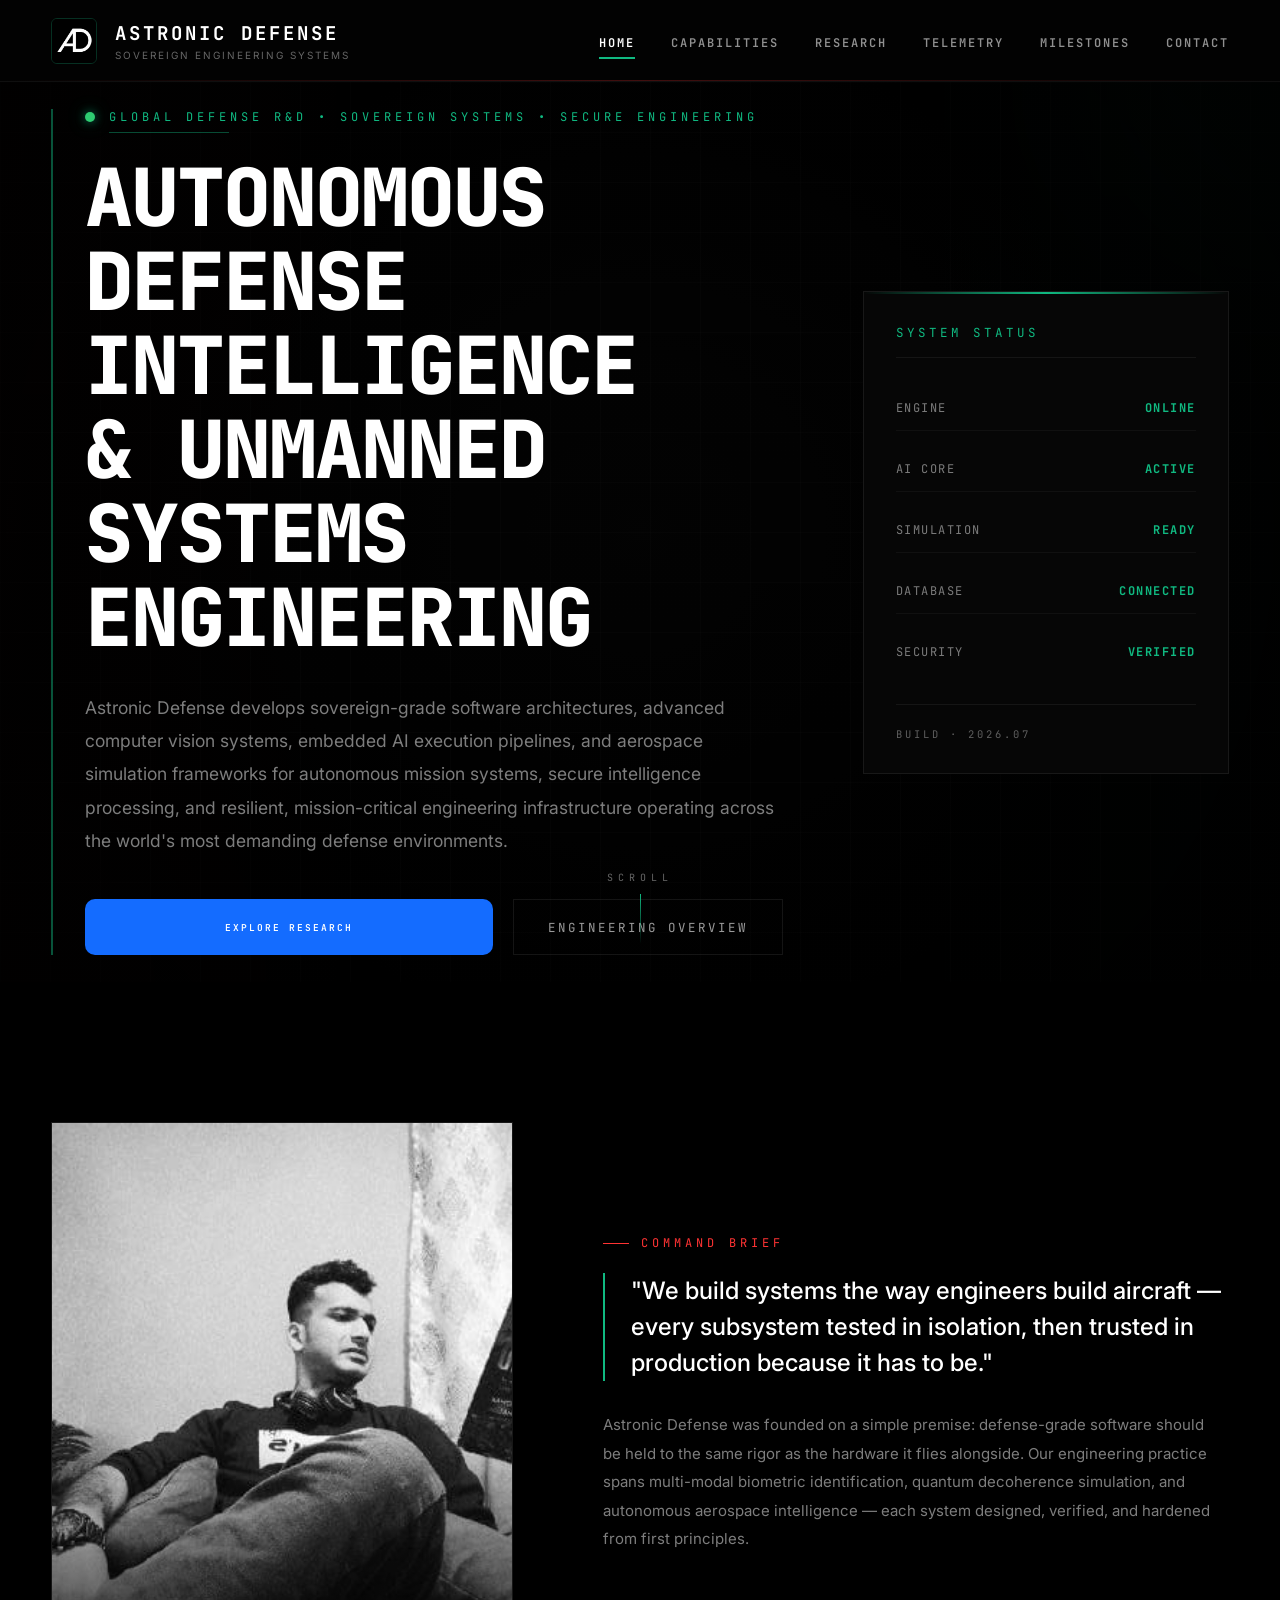
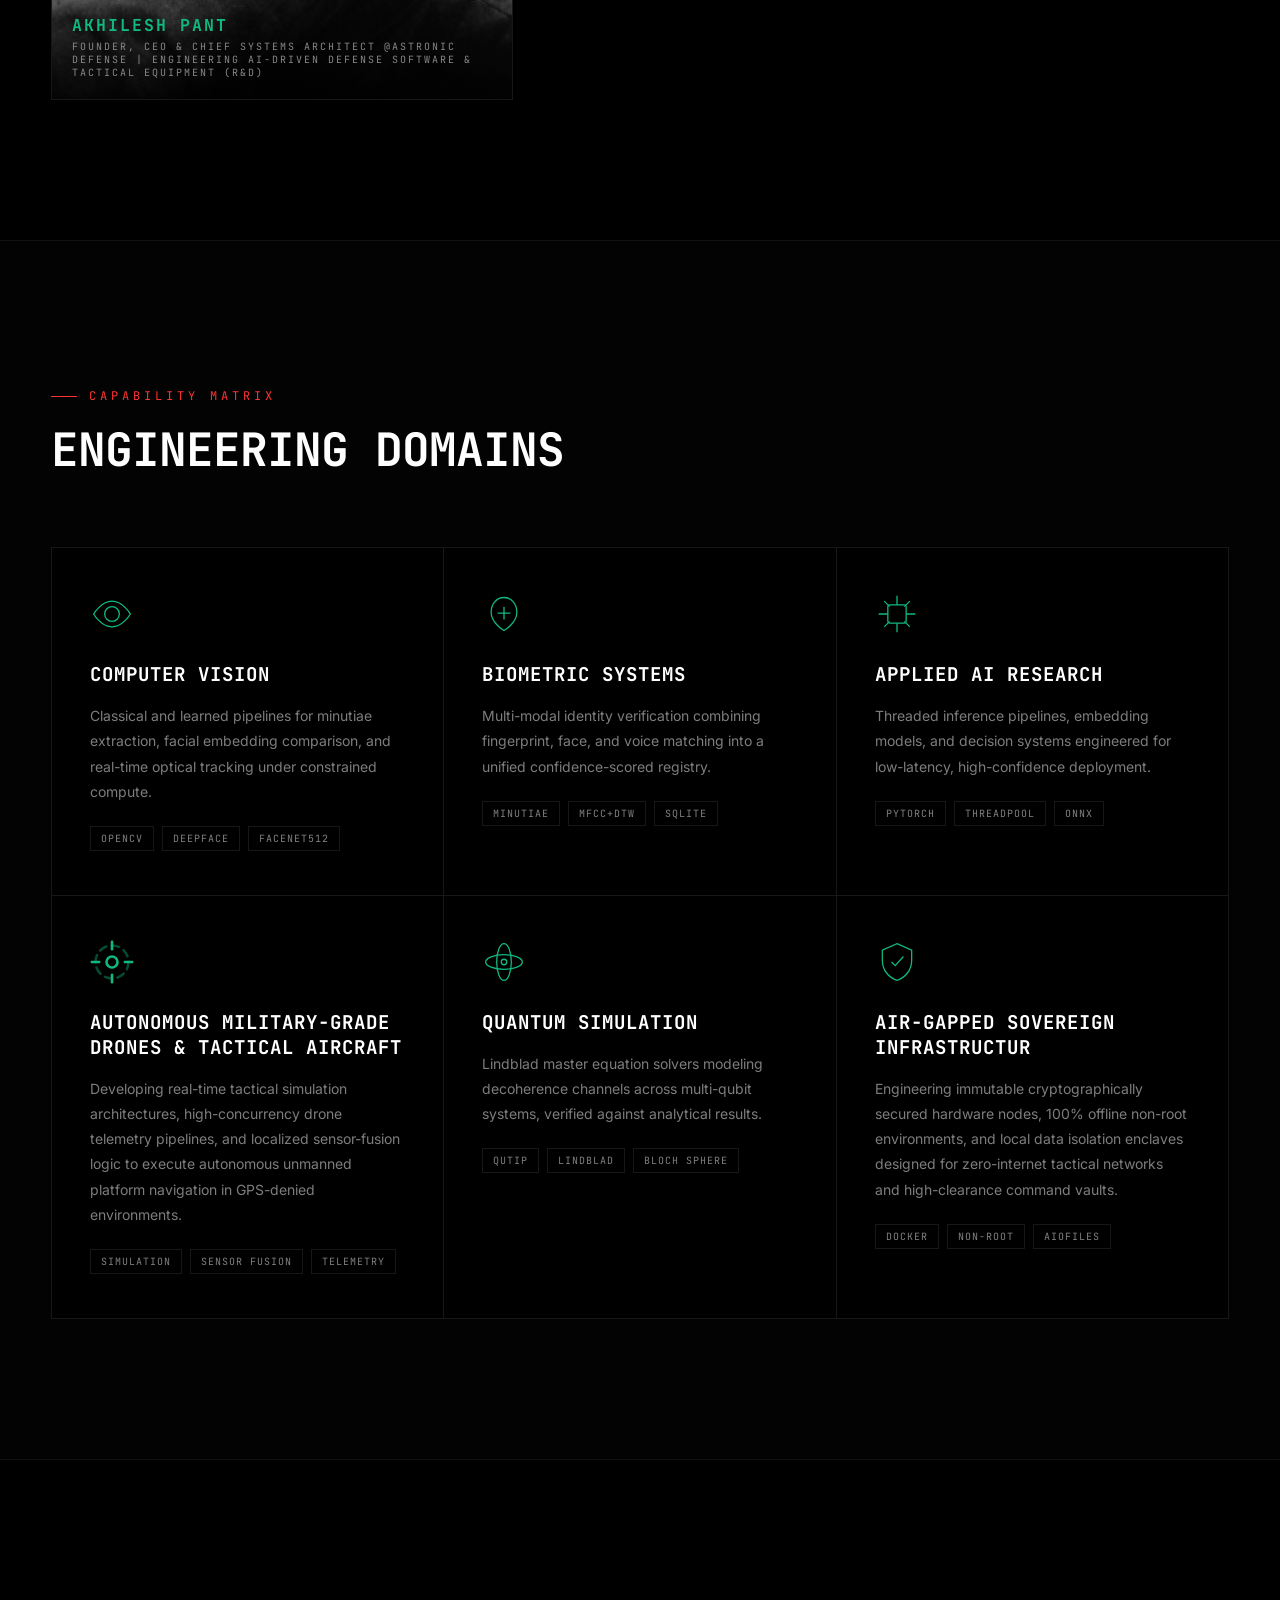
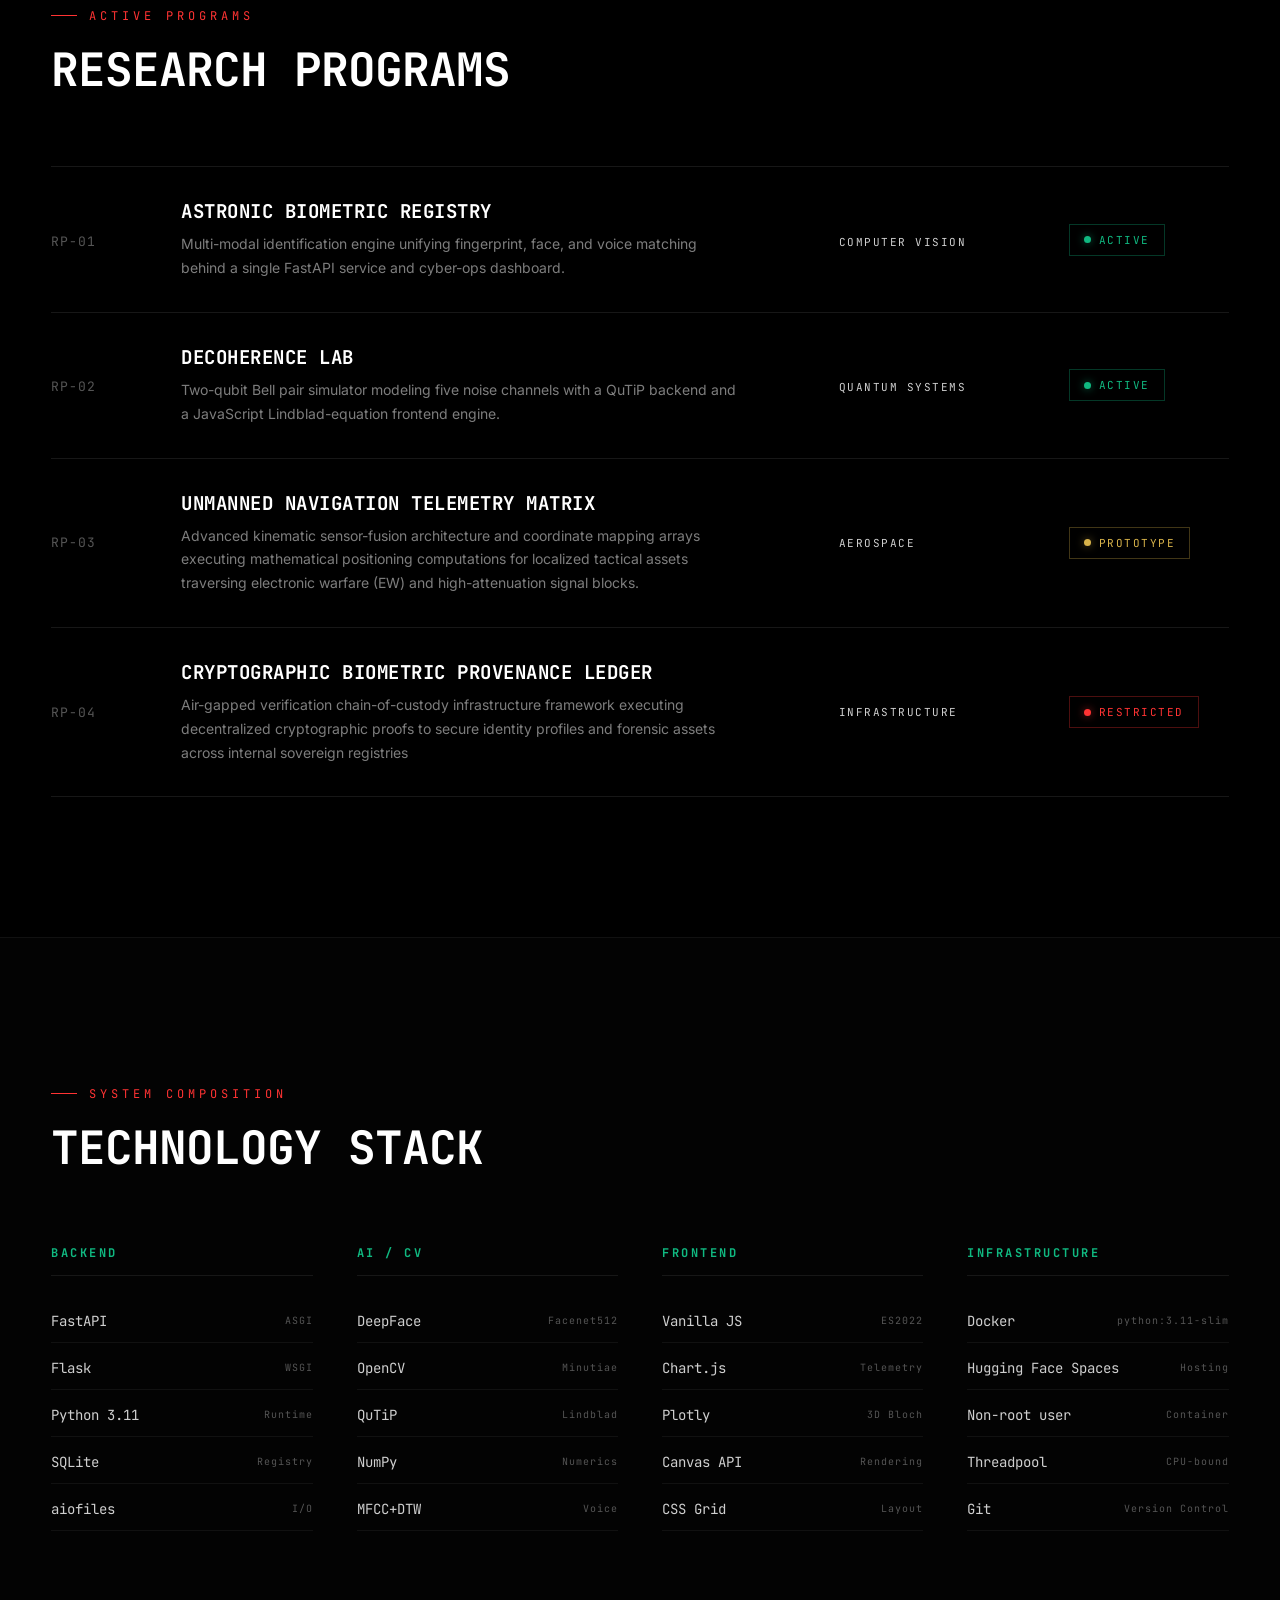
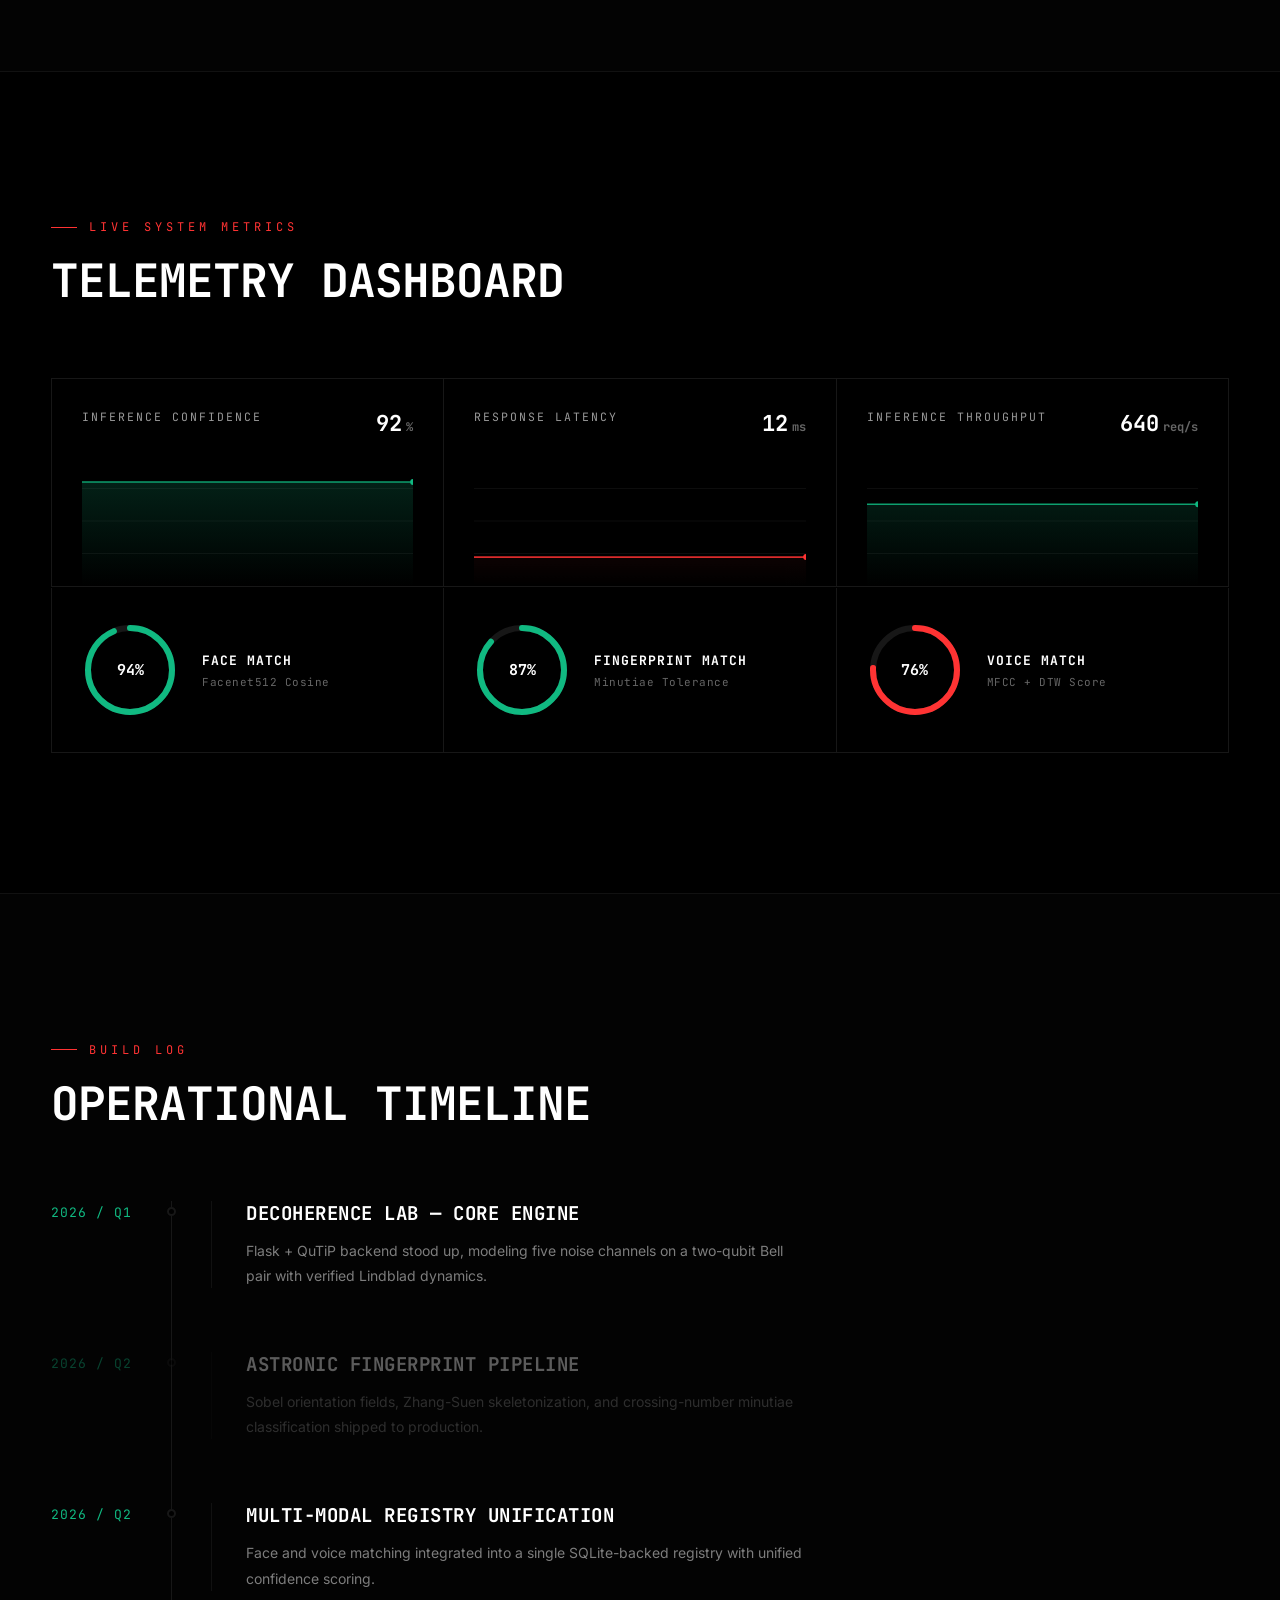
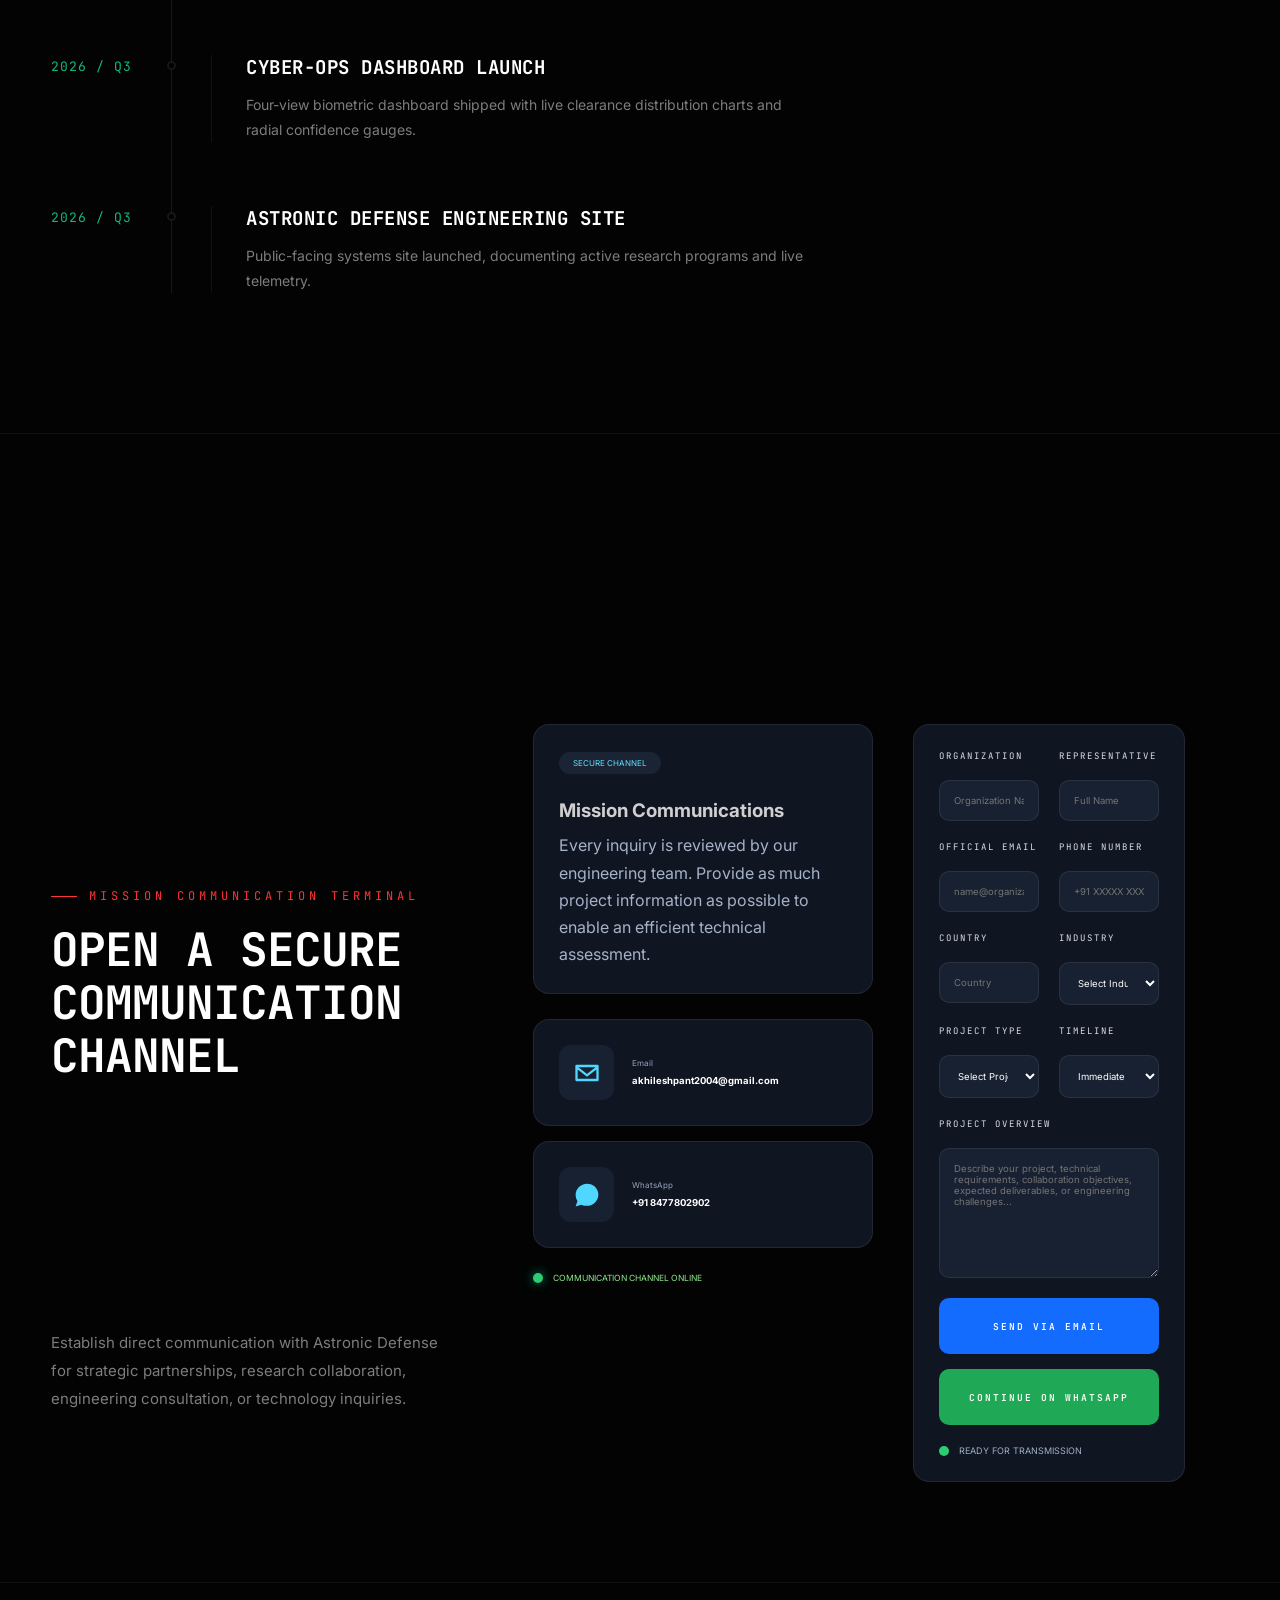
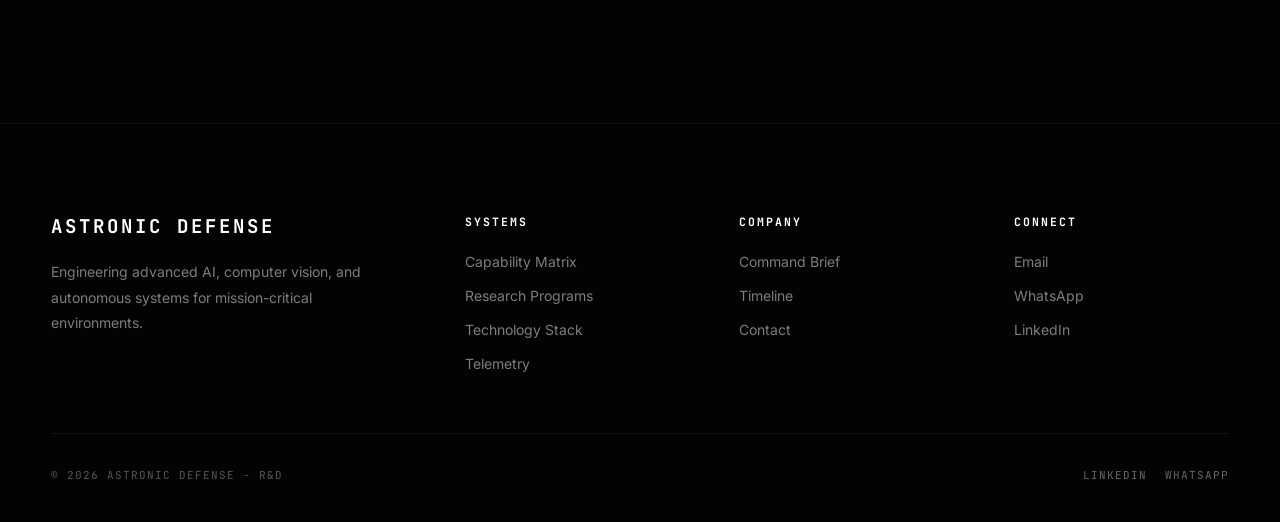
==== commit 63a607e7: "MAN" ====
--- a/public/index.html
+++ b/public/index.html
@@ -30,8 +30,10 @@
         <!-- =======================================================
             GOOGLE STRUCTURED CORE SCHEMA LOGIC (STRUCTURAL SEO ENGINE)
         ======================================================== -->
+
+         <script src="app.js"></script>
         <script type="application/ld+json">
-        {
+                   {
           "@context": "https://schema.org",
           "@type": "GovernmentService",
           "name": "Astronic Defense",
@@ -1784,13 +1786,13 @@
             JAVASCRIPT
     ====================================================== -->
 
-        <script src="radar.js"></script>
-
-        <script src="main.js"></script>
-
+       
+
+   <!-- <script src="main.js"></script>
+-->  
     </body>
 
-    <script>const whatsappBtn = document.getElementById("whatsappBtn");
+  <!--<script>const whatsappBtn = document.getElementById("whatsappBtn");
 const emailBtn = document.getElementById("emailBtn");
 
 function getFormData() {
@@ -1910,6 +1912,6 @@
     });
 
 });
-</script>
+</script>-->  
 
 </html>
